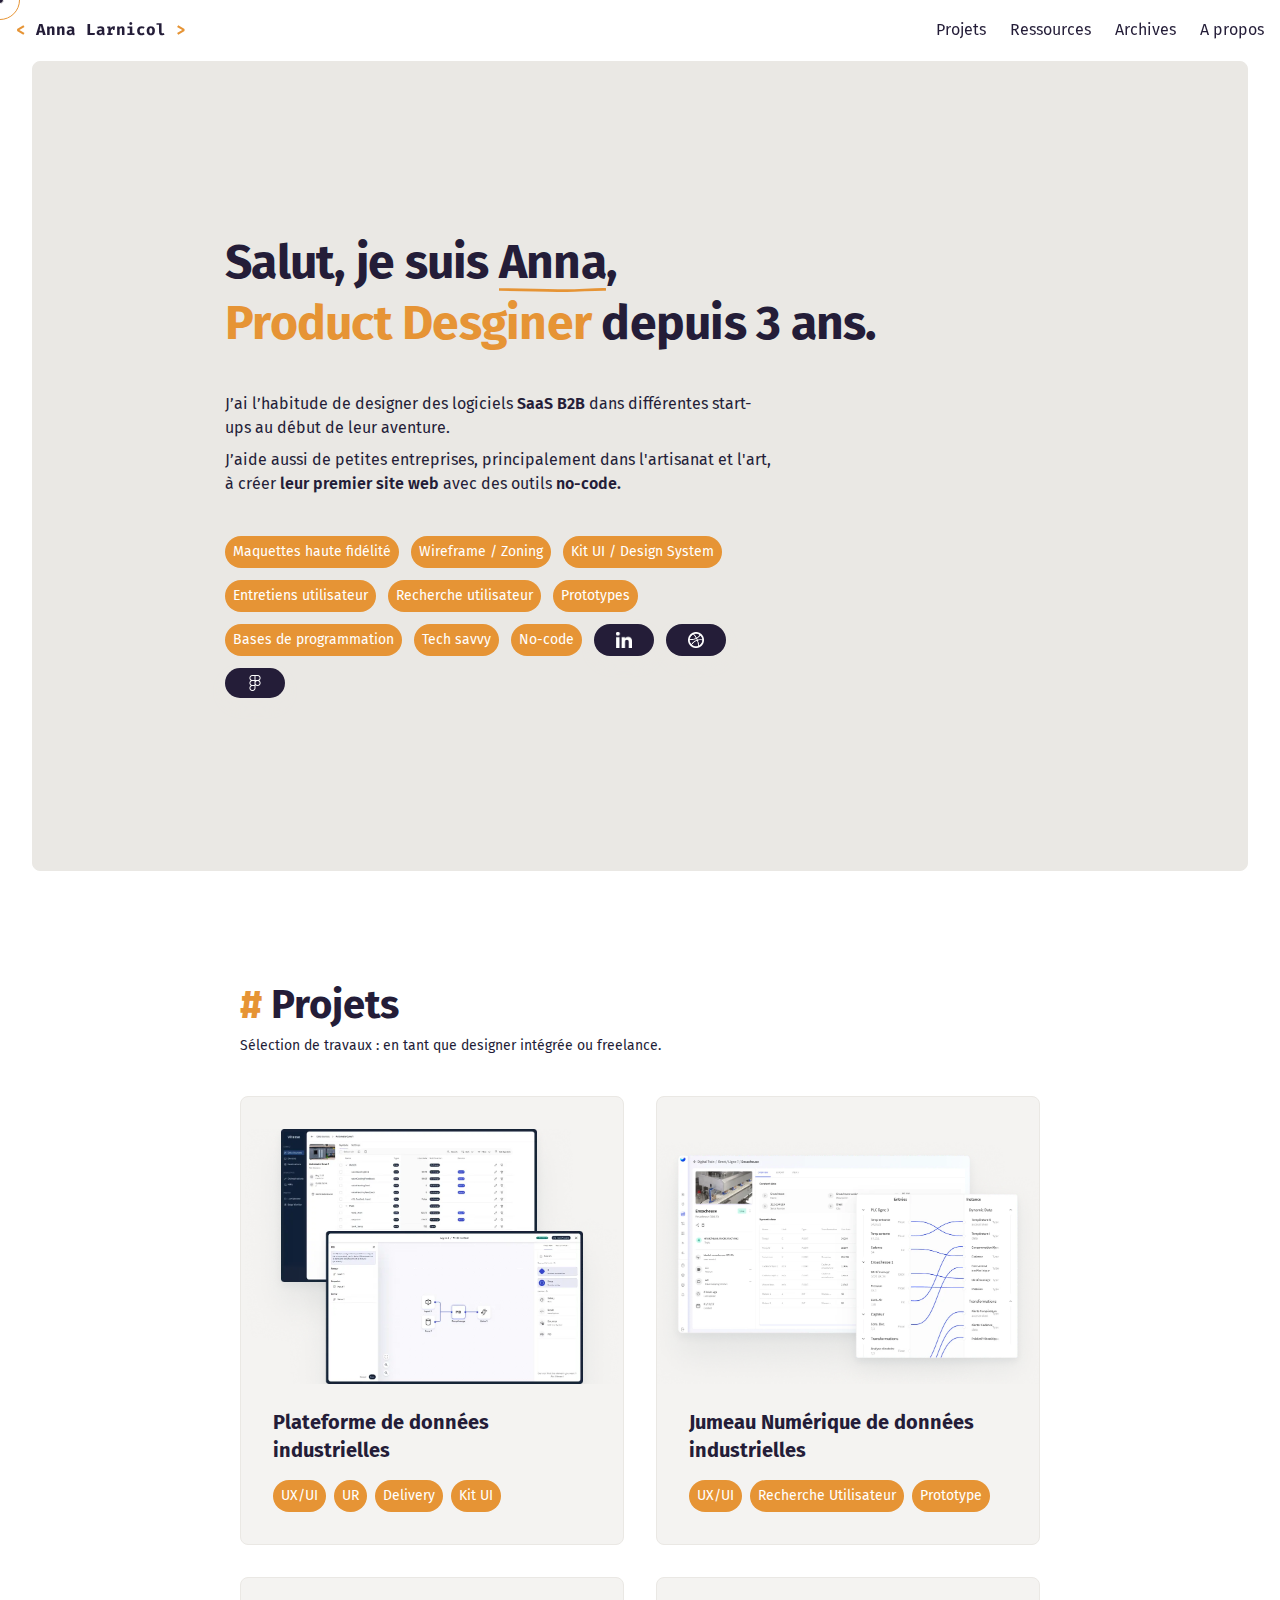
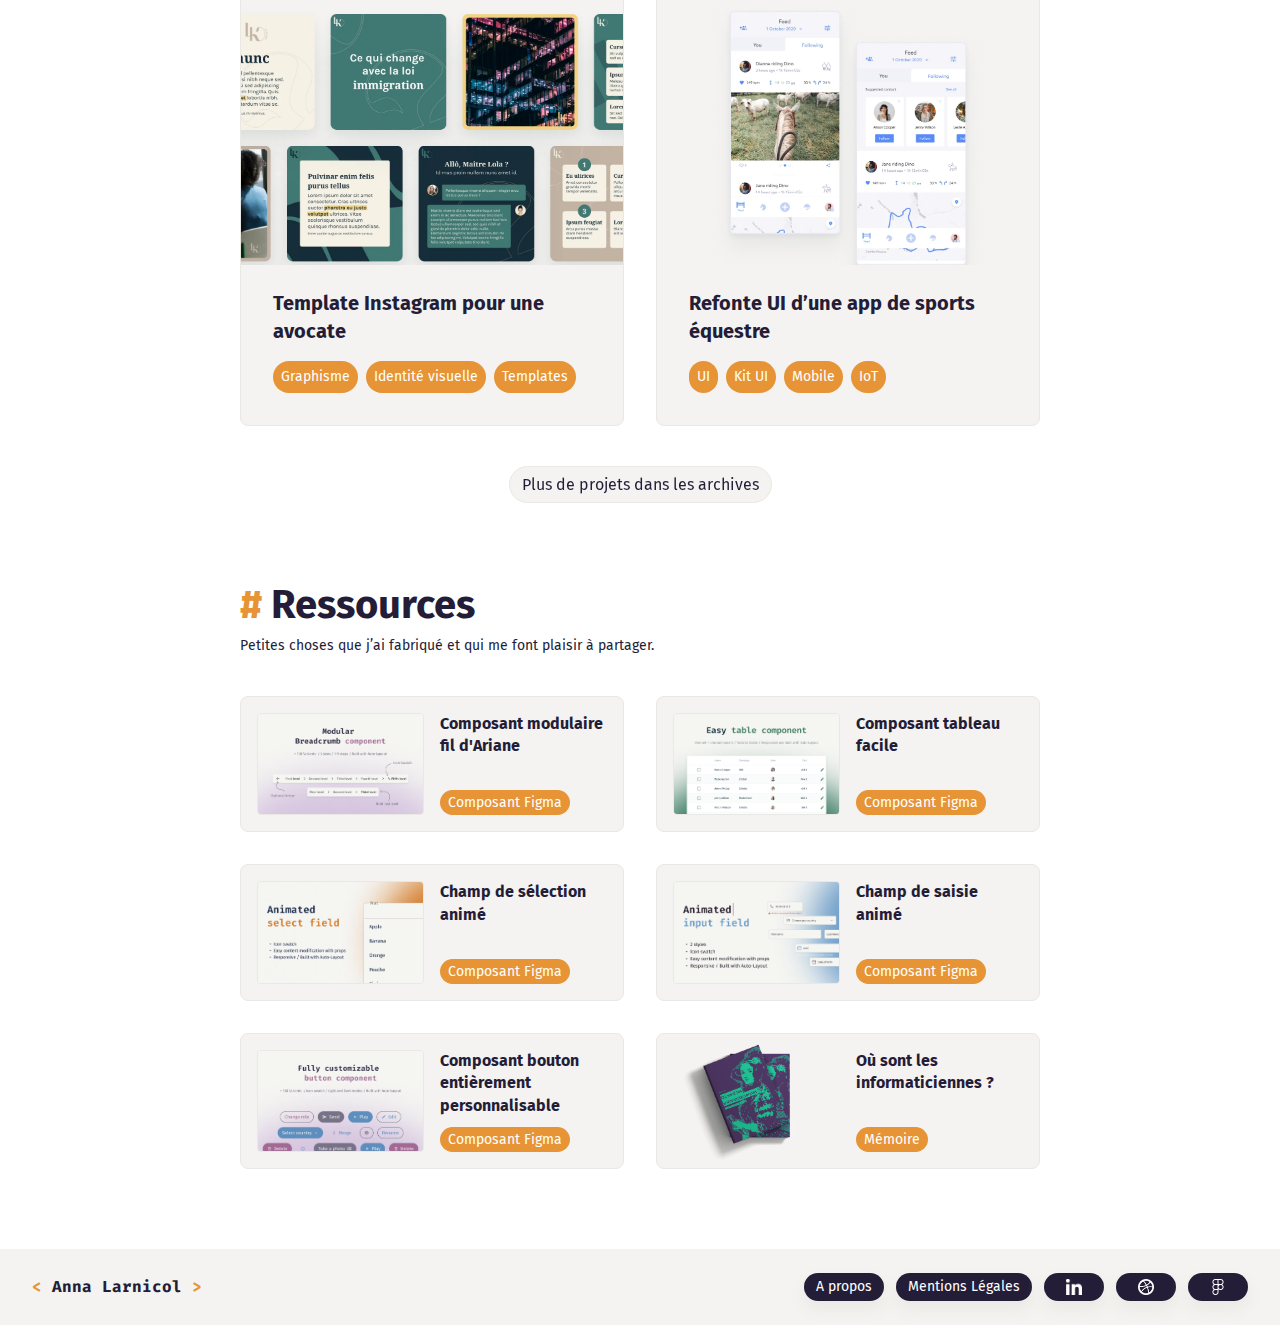
==== index.html @ c8b44ac7 "Previous and Next project" ====
<!DOCTYPE html>
<html lang="fr">

<head>
    <meta charset="UTF-8">
    <meta name="viewport" content="width=device-width, initial-scale=1.0">
    <title>Anna Larnicol // Product Designer</title>
    <link href="https://fonts.googleapis.com/css2?family=Fira+Code:wght@300..700&display=swap" rel="stylesheet">
    <link
        href="https://fonts.googleapis.com/css2?family=Fira+Sans:ital,wght@0,100;0,200;0,300;0,400;0,500;0,600;0,700;0,800;0,900;1,100;1,200;1,300;1,400;1,500;1,600;1,700;1,800;1,900&display=swap"
        rel="stylesheet">
    <link rel="stylesheet" href="style.css">
    <script src="script.js"></script>
  	<!-- Hotjar Tracking Code for https://annalarnicol.com/ -->
	<script>
		(function(h,o,t,j,a,r){
			h.hj=h.hj||function(){(h.hj.q=h.hj.q||[]).push(arguments)};
			h._hjSettings={hjid:5167997,hjsv:6};
			a=o.getElementsByTagName('head')[0];
			r=o.createElement('script');r.async=1;
			r.src=t+h._hjSettings.hjid+j+h._hjSettings.hjsv;
			a.appendChild(r);
		})(window,document,'https://static.hotjar.com/c/hotjar-','.js?sv=');
	</script>

</head>

<body>
   <div class="cursor" id="cursor"></div>
  <div class="cursor-big" id="cursorBig"></div>
    <div id="nav">
        <a class="logo-anna nowrap desktop" href="index.html">
            <span class="color"><</span> Anna Larnicol <span class="color">></span>
        </a>
        <a class="logo-anna nowrap mobile" href="index.html">
            <span class="color"><</span>AL<span class="color">></span>
        </a>
        <div id="menu">
            <a href="index.html#projets">Projets</a>
            <a class="desktop" href="index.html#ressources">Ressources</a>
            <a href="archives.html">Archives</a>
            <a id="aproposBTN" onclick="openAPropos()">A propos</a>
        </div>
    </div>

    <div id="hero">
        <div id="hero-infos">
            <h1>Salut, <span class="nowrap">je suis <span class="underline">Anna</span>,</span> <br><span
                    class="color">Product
                    Desginer</span> <span class="nowrap">depuis 3 ans.</span></h1>
            <div>
                <p style="font-size: 16px !important;">J’ai l’habitude de designer des logiciels <span class="bold">SaaS B2B</span> dans différentes
                    start-ups <span class="nowrap">au début de&nbspleur aventure.</span>
                </p>
                <p style="font-size: 16px !important;">J’aide aussi de petites entreprises, principalement dans l'artisanat et l'art, à créer <span
                        class="bold">leur premier site web</span> avec des outils <span class="bold">no-code.</span></p>
            </div>
            <ul id="badges">
                <li>Maquettes haute fidélité</li>
                <li>Wireframe / Zoning</li>
                <li>Kit UI / Design System</li>
                <li>Entretiens utilisateur</li>
                <li>Recherche utilisateur</li>
                <li>Prototypes</li>
                <li>Bases de programmation</li>
                <li>Tech savvy</li>
                <li>No-code</li>
                <a href="https://www.linkedin.com/in/anna-larnicol/" target="_blank" class="lien"><img
                        src="linkedin.png" alt="Linkedin" class="logo"></a>
                <a href="https://dribbble.com/Anna_Larnicol" target="_blank" class="lien"><img src="dribbble.png"
                        alt="Dribbble" class="logo"></a>
                <a href="https://www.figma.com/@anna_larnicol" target="_blank" class="lien"><img src="figma.png"
                        alt="Figma" class="logo"></a>
            </ul>

        </div>
    </div>

    <div id="apropos">
        <h2>A propos</h2>
        <button class="close-button hoverEffect" id="aproposCloseBTN" onclick="closeAPropos()">X</button>

        <p>Autonome et rigoureuse, j’ai un fort intérêt pour la tech, surtout quand elle est responsable et engagée.
        </p>
        <p>Les process métier complexes ne me font pas peur et je travaille main dans la main avec les développeurs.
        </p>
        <p>J’ai évolué principalement en tant que seule designer dans des start-up early stage/pre-PMF en B2B
            (coopérative de données, app pour objet connecté, SaaS industriel). Cela m'a permis de collaborer en
            lien étroit avec des équipes très variées.</p>
        <img src="tele.jpg" alt="">
        <h3><span class="color"># </span>Experiences</h3>
        <div id="experiences" class="blocTimeline"></div>
        <h3><span class="color"># </span>Formations</h3>
        <div id="formations" class="blocTimeline"></div>
        <h3><span class="color"># </span>Compétences</h3>
        <div class="competences">
            <h4>Design UX/UI</h4>
            <p>Tests et recherche utilisateur, maquettes basse et haute fidélité, prototypage, kits UI.</p>
            <h4>Tech savvy</h4>
            <p>Bases d’HTML/CSS, JavaScript, compréhension des frameworks frontend (React, Angular) ainsi que du cycle de vie d’un logiciel web. </p>
            <h4>Design Graphique</h4>
            <p>Edition, identité, communication print et web</p>
            <h4>Outils</h4>
            <p>Figma, Notion, Linear, Suite Adobe, Dovetail, Blender, Webflow.</p>
            <p class="softskills">Grande capacité d’adaptation et d’apprentissage, réactivité et proactivité, autonomie.
            </p>
        </div>
        <h3><span class="color"># </span>Langues</h3>
        <div class="competences">
            <h4>Francais</h4>
            <p>Maternel</p>
            <h4>Anglais</h4>
            <p>Professionnel</p>
            <h4>Breton</h4>
            <p>Insultes uniquement</p>
        </div>
    </div>
    
    <div id="aproposOverlay" class="overlay" onclick="closeAPropos()" style="display: none;"></div>

    <div id="projets">
        <div class="title">
            <h2><span class="color">#</span> Projets</h2>
            <p>Sélection de travaux : en tant que designer intégrée ou freelance. </p>
                  </div>
        <div id="liste-projets"></div>
        <a href="archives.html"><button class="hoverEffect">Plus de projets dans les archives</button></a>
    </div>

    <div id="p-details" style="display: none;">
        <div class="p-header">
            <div class="header">
                <div class="p-header-title">
                    <h3 id="p-title"></h3>
                    <div class="p-sous-titre">
                        <p id="p-category"></p>
                        <p class="color bold">-</p>
                        <p id="p-date"></p>
                    </div>
                </div>
                <a href="#projets"><button class="close-button hoverEffect" id="close-button">X</button></a>
            </div>
            <img id="p-fi" alt="">
            <div id="p-text">
           
                    <h4>Contexte</h4>
                    <p id="p-context"></p>
            
                    <h4>Challenge</h4>
                    <p id="p-challenge"></p>
            
                    <h4>Actions</h4>
                    <p id="p-actions"></p>
             
            </div>
        </div>
        <div id="p-images">
        </div>
        <div id="p-nav">
            <div id="p-prev" class="nav-project hoverEffect"></div>
            <button class="desktop hoverEffect" id="projet-button">Retour à la liste des projets</button>
            <div id="p-next" class="nav-project hoverEffect"></div>
        </div>        
    </div>
    <div id="p-overlay" class="overlay" onclick="closeProjet()" style="display: none;"></div>

    <div id="ressources">
        <div class="title">
            <h2><span class="color">#</span> Ressources</h2>
            <p>Petites choses que j’ai fabriqué et qui me font plaisir à partager.</p>
        </div>
        <div id="ressourcesListe"></div>
    </div>

    <div class="footer">
        <a class="logo-anna nowrap" href="index.html">
            <span class="color"><</span> Anna Larnicol <span class="color">></span>
        </a>
        <ul class="badges">
            <a class="lien" onclick="openAPropos()">A propos</a>
            <a class="lien" href="mentions-legales.html" class="desktop">Mentions Légales</a>
            <a href="https://www.linkedin.com/in/anna-larnicol/" target="_blank" class="lien"><img src="linkedin.png"
                    alt="Linkedin" class="logo"></a>
            <a href="https://dribbble.com/Anna_Larnicol" target="_blank" class="lien"><img src="dribbble.png"
                    alt="Dribbble" class="logo"></a>
            <a href="https://www.figma.com/@anna_larnicol" target="_blank" class="lien"><img src="figma.png" alt="Figma"
                    class="logo"></a>
        </ul>
    </div>

</body>

</html>
---- style.css ----
:root {
    /* Mode clair */
    --background: #FFFFFF;
    --text-color: #241D38;
    --stroke-color: rgba(234, 232, 228, 1);
    --background-color: #F4F3F1;
    --background-color-transp: rgba(75, 53, 28, 0.06);
    --accent: #E69435;

    /* Autres variables */
    --imgSize: 60vh;
    --aproposSize: 50vw;
    --padding: 0 15vw;
    --fontSize: 16px;
    --fontHero: 18.5px;
}

*::selection {
    color: var(--text-color);
    background-color: var(--accent);
}
		
		  /* Curseur petit (8px) */
  .cursor {
	z-index: 1000;
    position: absolute;
    width: 8px;
    height: 8px;
    border-radius: 50%;
    background-color: var(--text-color);
    pointer-events: none;
    transform: translate(-50%, -50%);
    transition: all 0.1s ease;
	border: 1px solid var(--background-color);
  }
  
  /* Curseur grand (40px) */
  .cursor-big {
	z-index: 1000;
    position: absolute;
    width: 40px;
    height: 40px;
    border-radius: 50%;
    border: 1px solid var(--accent);
    background-color: transparent;
    pointer-events: none;
    transform: translate(-50%, -50%);
  }
  

* {
    margin: 0;
    padding: 0;
    box-sizing: border-box;
    -webkit-font-smoothing: antialiased;
    -moz-osx-font-smoothing: grayscale;
}

a{
    color: var(--text-color);
    cursor: pointer !important;
    text-decoration: none;
    transition: all 0.25s ease;
    position: relative;
}

#menu > a:hover{
    text-decoration: underline;
}

p {
    line-height: 150%;
    font-size: 14px;
}

.mobile{
    display: none;
}

.desktop{
    display: block;
}

#menu>button {
    border: none;
    background: transparent;
    font-family: "Fira Sans", sans-serif;
    padding: 0;
    font-size: var(--fontSize);
    color: var(--text-color);
}

button {
    width: fit-content;
    padding: 8px 12px;
    border: 1px solid var(--stroke-color);
    background-image: linear-gradient(to right, var(--background-color), var(--background-color));
    color: var(--text-color);
    font-family: "Fira Sans";
    font-size: var(--fontSize);
    border-radius: 100px;
    transition: all 0.25s ease;
    cursor: pointer !important;
}

.hoverEffect {
    filter: brightness(100%);
    transition: all 0.25s ease;

}

.hoverEffect:hover {
    filter: brightness(95%);
}



html{
    scroll-behavior: smooth;
}

body {
    width: 100vw;
    min-height: 100vh;
    display: flex;
    flex-direction: column;
    font-family: "Fira Sans", sans-serif;
    font-weight: 400;
    background-color: var(--background);
    color: var(--text-color);
    line-height: 28px;
    font-size: var(--fontSize);

    gap: 0px;
    transition: all 0.25s ease;
    cursor: none;
    position: relative;
}

.color {
    color: var(--accent);
}

.bold {
    font-weight: 600;
}

h1,
h2,
h3,
h4,
h5,
h6 {
    font-family: "Fira Sans";
    font-weight: 700;
}

h1 {
    margin-bottom: 8px;
    line-height: 120%;
    font-size: 48px;
    font-weight: 700 !important;
    letter-spacing: -0.75px;
    display: inline;
}

h2 {
    margin-bottom: 4px;
    line-height: 110%;
    width: 100%;
    font-size: 40px;
}

h3 {
    font-size: 18px;
}

h4{
    font-size: 16px;
}

.underline {
    background-image: url('underline.svg');
    background-size: 100% 10px;
    background-repeat: no-repeat;
    background-position: bottom;
    padding-bottom: 3px;
    display: inline-block;
    text-decoration: none;
    color: var(--text-color);
}

.nowrap {
    white-space: nowrap;
}

#nav {
    position: fixed;
    top: 0;
    left: 0;
    width: 100vw;
    padding: 16px;
    z-index: 10;
    display: flex;
    justify-content: space-between;
    background-color: transparent;
    transition: all 0.25s ease;
    border-bottom: 1px solid transparent;

}

.navbar-scrolled{
    background-color: var(--background) !important;
    padding: 4px 32px !important;
    border-bottom: 1px solid var(--stroke-color) !important;
}

#menu {
    display: flex;
    gap: 24px;
}

.logo-anna {
    font-weight: 600;
    font-size: var(--fontSize);
    text-decoration: none;
    font-family: "Fira Code";
    font-weight: 700;
}

.title{
    display: flex;
    flex-direction: column;
    gap: 4px;
    width: 70vw;
    max-width: 800px;
}

/*Page d'accueil*/

#hero {
    width: calc(100vw-64px);
    height: calc(90vh); 
    background-color: var(--stroke-color);
	padding: 80px 15vw;
    position: relative;
    overflow: hidden;
    display: flex;
    justify-content: start;
    align-items: center;
    font-size: var(--fontHero);
	margin: 61px 32px 32px 32px;
	border-radius: 8px;
	border: 1px solid var(--stroke-color);																				
																					
}

#hero-infos{
    height: fit-content;
    display: flex;
    flex-direction: column;
    gap: 40px;
    width: 100%;
}

#hero-infos>div {
    display: flex;
    flex-direction: column;
    gap: 8px;
    height: min-content;
    max-width: 66%;
}

#hero-infos>h1 {
    margin: 0;
    height: min-content;
}

#badges {
    grid-column: span 4;
    max-width: 66%;
    display: flex;
    gap: 12px;
    flex-wrap: wrap;
    height: min-content;
}

#badges>* {
    text-decoration: none;
    padding: 2px 8px;
    color: var(--background);
    background-color: var(--accent);
    border-radius: 100px;
    transition: all 0.25s ease;
    display: flex;
    align-items: center;
    justify-content: center;
    font-size: 14px;
}

.badge {
    text-decoration: none;
    padding: 2px 8px;
    color: var(--background);
    background-color: var(--accent);
    border-radius: 100px;
    transition: all 0.25s ease;
    display: flex;
    align-items: center;
    justify-content: center;
    font-size: 14px;
    width: fit-content;
}

.badge2 {
    text-decoration: none;
    padding: 2px 8px;
    border-radius: 100px;
    border: 1px solid var(--text-color);
    transition: all 0.25s ease;
    display: flex;
    align-items: center;
    justify-content: center;
    font-size: 14px;
    width: fit-content;
}

.lien {
    background-color: var(--text-color) !important;
    box-shadow: 0px 8px 16px 0px var(--stroke-color);
    padding: 7px 16px !important;
    min-width: 60px !important;
}

.lien:hover{
    filter: brightness(70%);
}

.logo {
    height: 16px;
    width: auto;
    filter: invert(100%);
}

/*A propos*/

#apropos {
    display: flex;
    flex-direction: column;
    gap: 24px;
    z-index: 1000;
    position: fixed;
    top: 0;
    left: calc(var(--aproposSize)*-1);
    height: 100vh;
    max-width: var(--aproposSize);
    padding: 48px;
    background-color: var(--background);
    overflow: scroll;
    transition: all 0.25s ease;
    align-items: center;
}

.header {
    display: flex;
    flex-direction: row;
    gap: 8px;
    position: relative;
    align-items: center;
}

#apropos > * {
    width: 80%;
} 

#apropos > h3{
    margin-top: 32px;
}

#apropos > img {
    border-radius: 8px;
    border: 1px solid var(--stroke-color);
}

.header>h2::before {
    content: "➜";
    color: var(--accent);
    padding-right: 16px;
}

.overlay {
    position: fixed;
    top: 0;
    left: 0;
    width: 100%;
    height: 100%;
    background-image: linear-gradient(to right, var(--stroke-color), var(--stroke-color)), linear-gradient(to right, var(--stroke-color), var(--stroke-color)),linear-gradient(to right, var(--stroke-color), var(--stroke-color));
    z-index: 300;
    display: grid;
}

.blocTimeline {
    display: flex;
    flex-direction: column;
    gap: 24px;
}

.competences{
    width: 80%;
    display: grid;
    grid-template-columns: auto 1fr;
    grid-template-rows: auto;
}

.competences > h4{
    font-size: var(--fontSize);
    word-break: no-break;
    padding-right: 16px;
    border-top: 1.5px solid var(--stroke-color);
    padding-top: 16px;
}

.competences > p {
    border-top: 1.5px solid var(--stroke-color);
    margin-bottom: 16px;
    padding-top: 16px;
}

.softskills{
    grid-column: span 2;
    padding: 16px;
    border: 1.5px solid var(--stroke-color);
    border-radius: 8px;
    background-color: var(--background-color);
    margin-top: 16px;
}


.timeline{
    display: flex;
    flex-direction: column;
    gap: 16px;
    padding: 16px 20px;
    border: 1.5px solid var(--stroke-color);
    border-radius: 8px;
    background-color: var(--background);
}

.timeline:first-child{
    background-color: var(--background-color);
}

.timeline > p{
    margin-bottom: 16px;
}

.xp-header{
    display: flex;
    flex-direction: row;
    gap: 16px;
    position: relative;
    align-items: center;
}

.xp-header > div{
    height: fit-content;
}

.xp-header > img{
    height: 62px;
    border-radius: 4px;
    border: 1.5px solid var(--stroke-color);
}

.xp-date{
    font-weight: 300;
}

.xp-entreprise, .xp-poste{
    font-weight: 600;
}

.xp-note{
    font-weight: 300;
}

.xp-note::before{
    content: "//";
    padding-right: 4px;
    font-weight: 300;
}

#apropos > ul{
    margin-left: 24px;
}

.close-button {
    background: transparent;
    border: none;
    font-size: 24px;
    opacity: 0.5;
    padding: 8px;
    line-height: 100%;
    width: 40px !important;
}

.close-button:hover {
    background: var(--stroke-color);
    border: none;
    opacity: 1;
}

#aproposCloseBTN{
    position: absolute;
    top: 0;
    left: 50vw;
    transform: translate(-150%, 50%);
}

/*Liste des projets*/

#projets, #ressources{
    width:100%;
    display: flex;
    flex-direction: column;
    gap: 40px;
    padding: 80px 15vw 0px 15vw;
    align-items: center;
}

#liste-projets{
    width: 70vw;
    max-width: 800px;
    display: grid;
    grid-template-columns: 1fr 1fr;
    grid-template-rows: auto;
    gap: 32px;
}

.projet{
    width: 100%;
    padding: 32px;
    background: var(--background-color);
    border: 1px solid var(--stroke-color);
    border-radius: 8px;
    display: flex;
    flex-direction: column;
    gap: 16px;
    overflow: hidden;
    transition: all 0.3s ease;
}

.projet:hover{
    background: #EAE8E4;
    cursor: pointer;
}

.imgContainer{
    width: calc(100% + 32px + 32px);
    transform: translateX(-32px);
    height: 255px;
    overflow: visible;
    position: relative;
    display: flex;
    justify-content: center;
    align-items: center;
    margin-bottom: 8px;
}

.imgContainer > img{
    width: calc(auto + 32px + 32px);
    height: 255px;
    overflow: hidden;
    object-fit: cover;
    transition: transform 0.3s ease; 
}

.projet:hover .imgContainer > img {
    transform: scale(1.025);
}

.projet > ul{
    display: flex;
    flex-direction: row;
    flex-wrap: wrap;
    gap: 8px;
}

.projet > h3{
    font-size: 20px;
    flex-grow: 1;
}

.projet > ul > li{
    text-decoration: none;
    padding: 2px 8px;
    color: var(--background);
    background-color: var(--accent);
    border-radius: 100px;
    transition: all 0.25s ease;
    display: flex;
    align-items: center;
    justify-content: center;
    font-size: 14px;
}

#p-nav{
    display: grid;
    grid-template-columns: 1fr 1fr 1fr;
    align-items: center;    
    margin: 0 2.5% 2.5% 2.5%;
    padding: 2.5% 0px 0px 0px;
    border-top: 1px solid var(--stroke-color);
    justify-items: center;
}

.nav-project > div{
    display: flex;
    flex-direction: row;
    gap: 12px;
    padding: 12px;
    align-items: space-between;
    font-size: 14px;
    background-color: var(--background-color);
    line-height: 150%;
    border: 1px solid var(--stroke-color);
    border-radius: 8px;
    cursor: pointer;
}

.nav-project > div > p{
    font-weight: 500;
} 

/* Details projets */

#p-details, #a-details{
    top: 0;
    left: 0;
    position: fixed;
    background-color: var(--background);
    width: 86vw;
    height: 90vh;
    margin: 5vh 8vw;
    z-index: 350;
    border-radius: 8px;
    border: 1px solid var(--stroke-color);
    overflow: auto;
}

.p-header{
    padding: 3.5vw 9vw;
    background-color: var(--background-color);
    display: flex;
    flex-direction: column;
    gap: 40px;
    position: relative;
}

.p-header-title{
    width: 100%;
    flex-grow: 1;
    display: flex;
    flex-direction: column;
    gap: 4px;
    position: relative;
}

.p-sous-titre{
    display: flex;
    flex-direction: row;
    gap: 8px;
}

#p-text{
    display: grid;
    grid-template-columns: 120px 1fr;
}

#p-text > *{
    padding: 16px 0;
    border-top: 1px solid var(--stroke-color);
}

#p-images, #a-images{
    padding: 3.5vw 20vw;
    display: flex;
    flex-direction: column;
    gap: 40px;
}

.p-image-container, .a-image-container{
    display: flex;
    flex-direction: column;
    gap: 8px;
}

.p-image-container > img, .a-image-container > img{
    width: 100%;
    border: 1px solid var(--stroke-color);
    border-radius: 8px;
}

.p-image-container > p, .a-image-container > p{
    opacity: 70%;
}

#close-button{
    position: fixed;
    transform: translate(-50%, -50%);
}

#a-close-button{
    position: fixed;
    right:6vw;
    top:3vw;
    transform: translate(-50%,50%);
    
}

/*ressources*/

#ressourcesListe{
    width: 70vw;
    max-width: 800px;
    display: grid;
    grid-template-columns: 1fr 1fr;
    grid-template-rows: 1fr 1fr 1fr;
    width: 100%;
    gap: 32px;
    margin-bottom: 80px;
}

.ressource{
    width: 100%;
    background-color: var(--background-color);
    border: 1.5px solid var(--stroke-color);
    border-radius: 8px;
    display: grid;
    grid-template-columns: 1fr 1fr;
    gap: 16px;
    padding: 16px;
    transition: all 0.3s ease; 
    cursor: ne-resize !important;
}

.ressource:hover{
    background: #EAE8E4;
    cursor: pointer;
}

.ressource > img{
    width: 100%;
    height: 100%;
    object-fit: cover;
    border-radius: 4px;
    border: 1.5px solid var(--stroke-color);
    transition: all 0.3s ease; 
}

.ressource:hover > img{
    transform: scale(1.025);
}

.ressource:last-child > img{
    border: none;
    transform: scale(1.2);
}

.ressource > div{
    display: flex;
    flex-direction: column;
    justify-content: space-between;
}

.ressource > div > h3{
    font-size: var(--fontSize);
    line-height: 140%;
    margin-bottom: 8px;
}

/*archive*/

#archives{
    position: relative;
    padding: 80px 15vw;
    display: flex;
    flex-direction: column;
    gap: 40px
}

#archivesListe{
    display: grid;
    grid-template-columns: 1fr 1fr 1fr;
    gap: 32px;
}

.archive{
    display: flex;
    flex-direction: row;
    flex-wrap: wrap;
    gap: 16px;
    outline: none;
    border-radius: 8px;
    background-color: none;
}

.a-header{
    padding: 4vw 4vw;
    background-color: var(--background-color);
    display: flex;
    flex-direction: column;
    gap: 40px;
    position: relative;
}

.a-header-title{
    width: 100%;
    flex-grow: 1;
    display: flex;
    flex-direction: column;
    gap: 4px;
    position: relative;
}



.archive > img{
    flex-grow: 1;
    width: 100%;
    border-radius: 8px;
    border: 1px solid var(--stroke-color);
    transform: scale(1);
    transition: all 0.3s ease;
}

.archive > h3{
    flex-grow: 1;
    width: 100%;
}

.archive > div{
    display: flex;
    flex-direction: row;
    flex-wrap: wrap;
    gap: 8px;
}

.archive > div > *, #a-client{
    height: 28px;;
    padding: 12px  !important;
}

.archive > .title{
    max-width: none;
}

.archive:hover{
    background-color: var(--background-color);
    outline: 8px solid var(--background-color);
    border-radius: 8px;
    transition: background-color 0.3s ease, outline 0s ease;
}

.archive:hover > img{
    transform: scale(1.015);
}

.a-sous-titre{
    display: flex;
    flex-direction: row;
    gap: 8px;
    align-items: center;
    flex-wrap: wrap;
}

.a-sous-titre > p{
    display: flex;
    flex-direction: row;
    gap: 8px;
}

.a-text{
    display: grid;
    grid-template-columns: 1fr 3fr;
    gap: 56px;
}

#a-fi{
    width: 100%;
    border: 1px solid var(--stroke-color);
    border-radius: 8px;
    grid-row: 0/span 2;   
}

#a-description > p{
    margin-bottom: 16px;
}

/*footer*/

.footer{
    width: 100vw;
    padding: 24px 32px;
    background-color: var(--background-color);
    display: flex;
    flex-direction: row;
    justify-content: space-between;
    align-items: center;
}

.badges{
    grid-column: span 4;
    max-width: 66%;
    display: flex;
    gap: 12px;
    flex-wrap: wrap;
    height: min-content;
}

.badges > * {
    text-decoration: none;
    padding: 2px 8px;
    color: var(--background);
    background-color: var(--accent);
    border-radius: 100px;
    transition: all 0.25s ease;
    display: flex;
    align-items: center;
    justify-content: center;
    font-size: 14px;
}

.badges > *:hover{
    filter: brightness(70%);
}

.badges > .lien {
    padding: 0px 12px !important
}


@media only screen and (max-width: 600px) {
    :root{
        --fontSize: 14px;
    }

    .mobile{
        display: block;
    }

    .desktop{
        display: none;
    }

    :root {
        --aproposSize: 100vw;
    }

    body {
        justify-content: flex-start;
        gap: 32px;
        margin: 0px;
    }

    h1 {
        font-size: 28px;
        font-weight: 700 !important;
    }

    h2{
        font-size: 24px;
    }
																																																																						  
	#nav{
	padding: 16px;
    }																																																																						

    #menu{
        gap: 16px;
        font-size: var(--fontSize);
        margin-left: 16px;
    }

    .title{
        width: 100%;
    }


    /*Home*/

    #hero {
        height: fit-content;
        margin: 0px;
        padding: 72px 8vw;
		margin: 0px;
		border-radius: 0px;																																																																						
																																																																								
    }

    #hero-infos>div{
        max-width: 100%;
    }

    .logo-anna{
        word-break: no-break;
    }

    #badges{
        max-width: 100%;
    }

    #badges > *{
        line-height: 100%;
        height: 28px;
        padding: 12px;
    }

    .footer {
        position: relative;
        flex-direction: column;
        gap: 16px;
        align-items: stretch;
    }

    .footer > ul > *{
        padding: 0px 6px;
        height: 28px;
        font-size: 12px;
    }

    #badges {
        gap: 8px;
    }

    #badges>* {
        padding: 4px 8px;
        font-size: 12px;
    }

    .poste>img {
        height: 40px;
        width: 40px;
    }

    /* Projects */

    #projets, #ressources{
        padding: 24px 5vw;
    }

    #liste-projets{
        grid-template-columns: 1fr;
    }

    .imgContainer{
        height: 175px;
    }

    .imgContainer > img{
        height: 175px;
    }

    .projet > ul > li{
        padding: 0px 8px;
    }

    /*Project*/

    #p-details{
        margin: 5vw;
        width: 90vw;
        height: calc(100vh - 5vw)
    }

    #close-button{
        transform: translate(-50%,-100%);
    }

    .p-header{
        padding: 4vw 4vw;
        gap: 32px;
    }

    #p-text > div > h4{
        font-size: 16px;
    }

    #p-images{
        padding: 4vw 4vw;
        gap: 16px
    }

    .p-image-container{
        width: 100%;
    }

    #p-nav{
        grid-template-columns: 1fr 1fr;
        gap: 16px;
    }

    .nav-project>div>img{
        display: none;
    }

    /* Ressources */

    #ressourcesListe{
        width: 100%;
        grid-template-columns: 1fr;
    }
    
    .ressource{
        display: flex;
        flex-direction: column;
    }

    /*A propos */

    #apropos {
        width: calc(100vw - 24px*2);
        height: calc(100vh - 24px*2);
        margin: 24px;
        padding: 32px;
        border-radius: 8px;
    }

    .xp-header{
        flex-direction: column;
        width: 100%;
        align-items: flex-start;
    }

    #apropos > img {
        width: 100%;
        margin: 0;
    }

    .competences > h4{
        font-size: var(--fontSize);
        line-height: 150%;
    }

    .competences{
        width: 100%;
        grid-template-columns: 33% 1fr !important;
    }

    #aproposCloseBTN{
        position: absolute;
        top: 0;
        left: 0;
        transform: translate(calc(100vw - 24px*4), 50%); 
    }

    #apropos > p, #experiences, #formations, #apropos > h3, #apropos > h2 {
        width: 100%;
    } 

    /* Archives */

    #archivesListe{
        grid-template-columns: 1fr;
    }

    .a-text{
        display: flex;
        flex-direction: column;
        gap: 8px;
    }

    #a-images{
        padding: 4vw;
    }

    #a-close-button{
        right: 2vw;
        top: 4vh;
    }

    #a-title{
        padding-right: 24px;
    }
}
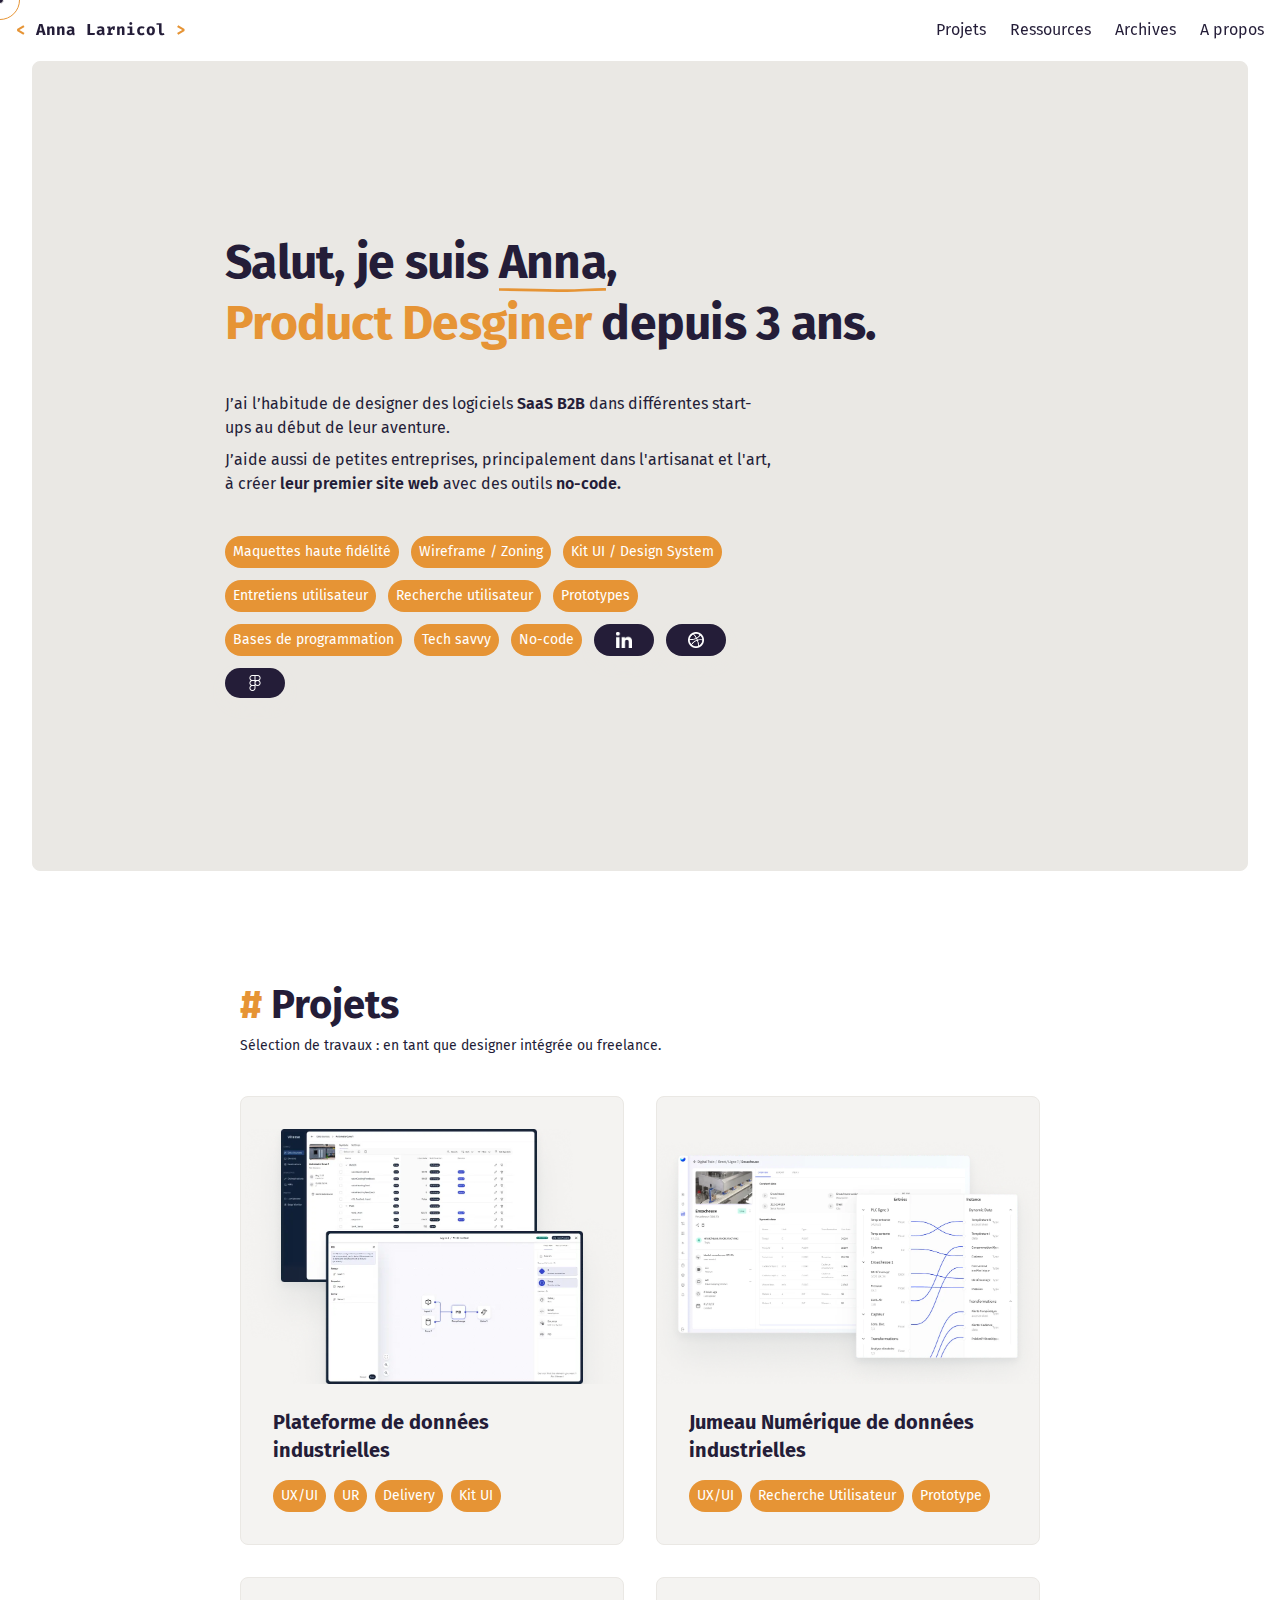
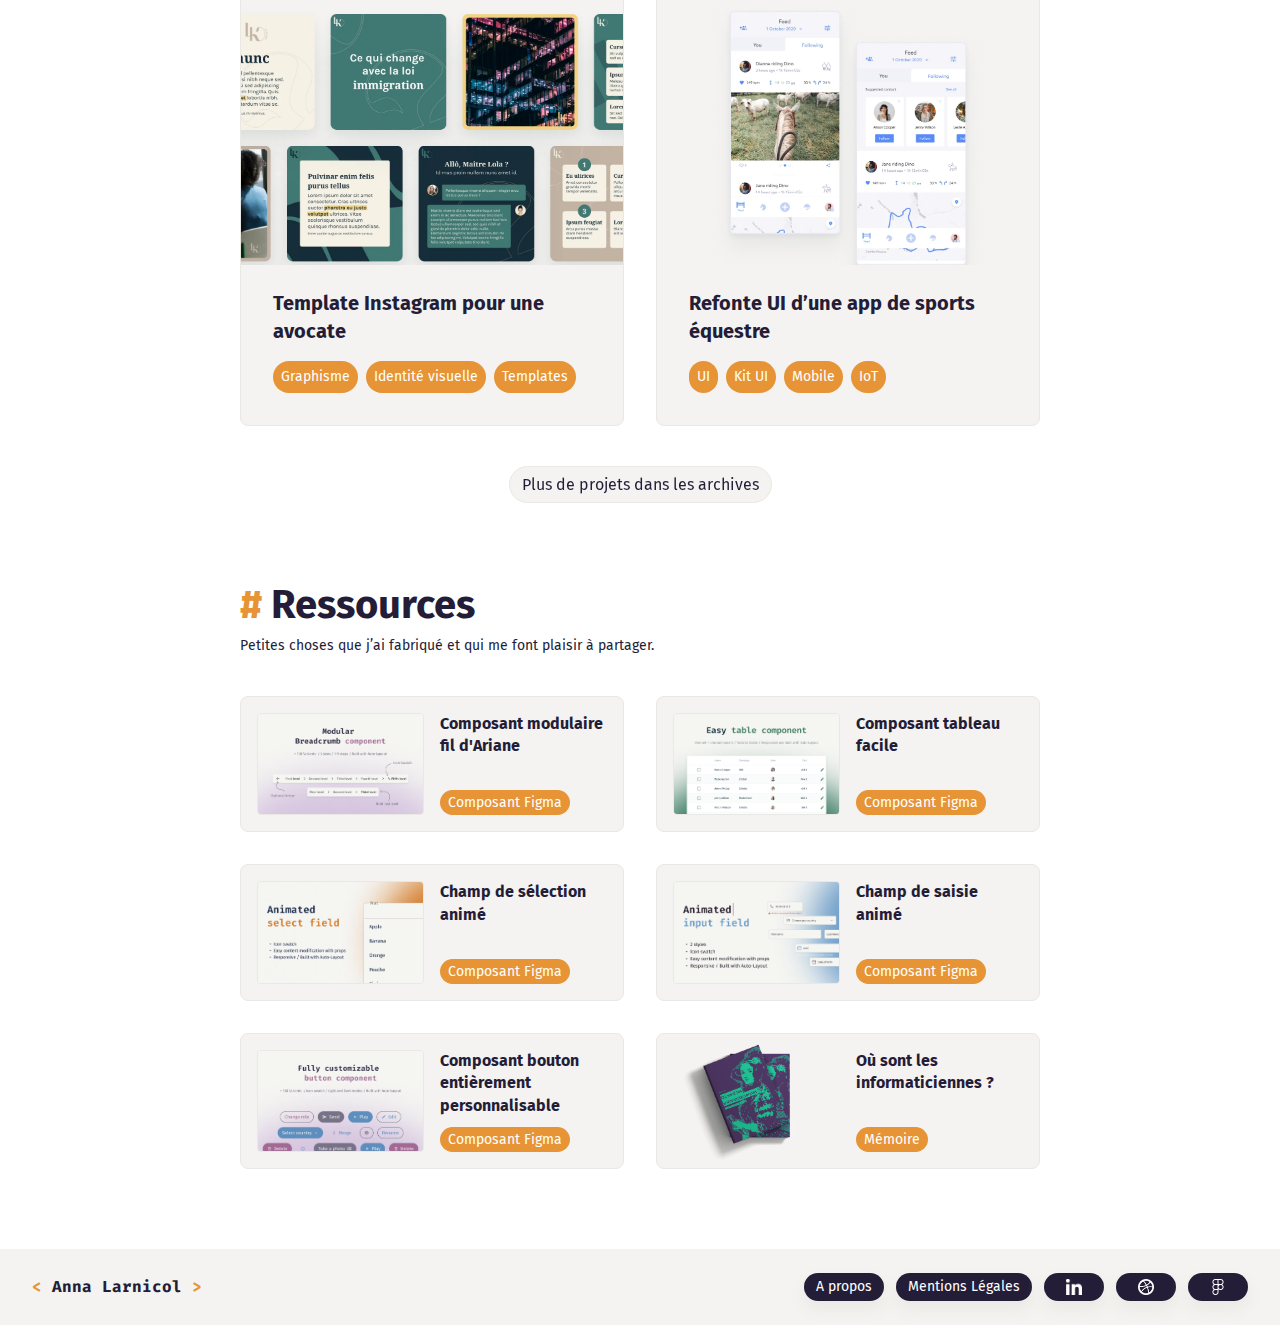
==== commit e2a656e9: "correction cursor mobile" ====
--- a/index.html
+++ b/index.html
@@ -26,8 +26,8 @@
 </head>
 
 <body>
-   <div class="cursor" id="cursor"></div>
-  <div class="cursor-big" id="cursorBig"></div>
+   <div class="cursor desktop" id="cursor"></div>
+  <div class="cursor-big desktop" id="cursorBig"></div>
     <div id="nav">
         <a class="logo-anna nowrap desktop" href="index.html">
             <span class="color"><</span> Anna Larnicol <span class="color">></span>
--- a/style.css
+++ b/style.css
@@ -310,6 +310,7 @@
     justify-content: center;
     font-size: 14px;
     width: fit-content;
+    white-space: nowrap;
 }
 
 .badge2 {
@@ -847,7 +848,7 @@
 }
 
 .archive > div > *, #a-client{
-    height: 28px;;
+    height: 28px;
     padding: 12px  !important;
 }
 
@@ -884,13 +885,25 @@
     display: grid;
     grid-template-columns: 1fr 3fr;
     gap: 56px;
+    justify-items: start;
+    align-items: start;
+}
+
+.a-text > div{
+    align-self: stretch;
 }
 
 #a-fi{
-    width: 100%;
+    max-width: 100%;
+    height: auto;
     border: 1px solid var(--stroke-color);
     border-radius: 8px;
-    grid-row: 0/span 2;   
+    grid-row: 0/1;
+}
+
+#a-description{
+    min-height: 0;
+    overflow-y: scroll;
 }
 
 #a-description > p{
@@ -961,6 +974,7 @@
         justify-content: flex-start;
         gap: 32px;
         margin: 0px;
+        cursor: auto;
     }
 
     h1 {
@@ -1051,6 +1065,7 @@
 
     #liste-projets{
         grid-template-columns: 1fr;
+        width: 100%;
     }
 
     .imgContainer{
@@ -1160,8 +1175,14 @@
 
     /* Archives */
 
+    #archives{
+        margin-top: 60px;
+        padding: 24px 5vw;
+    }
+
     #archivesListe{
         grid-template-columns: 1fr;
+        width: 100%;
     }
 
     .a-text{
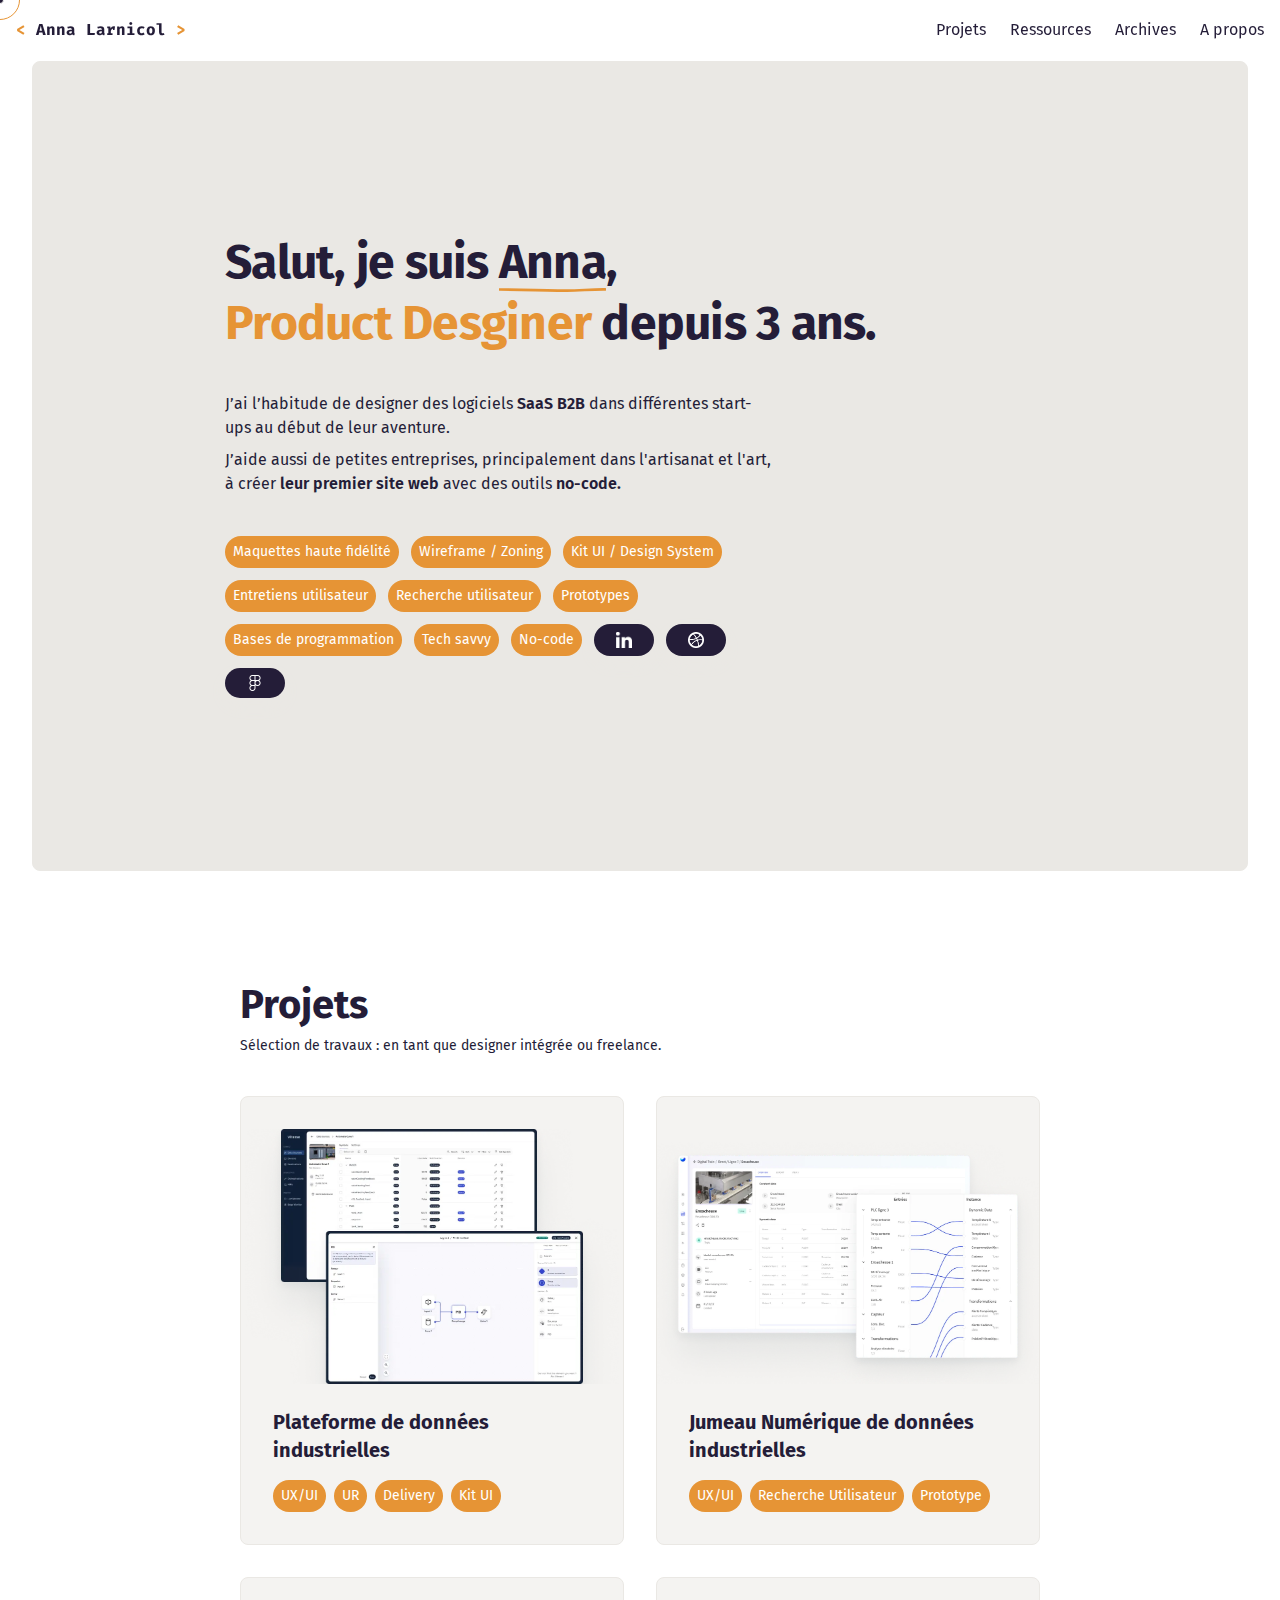
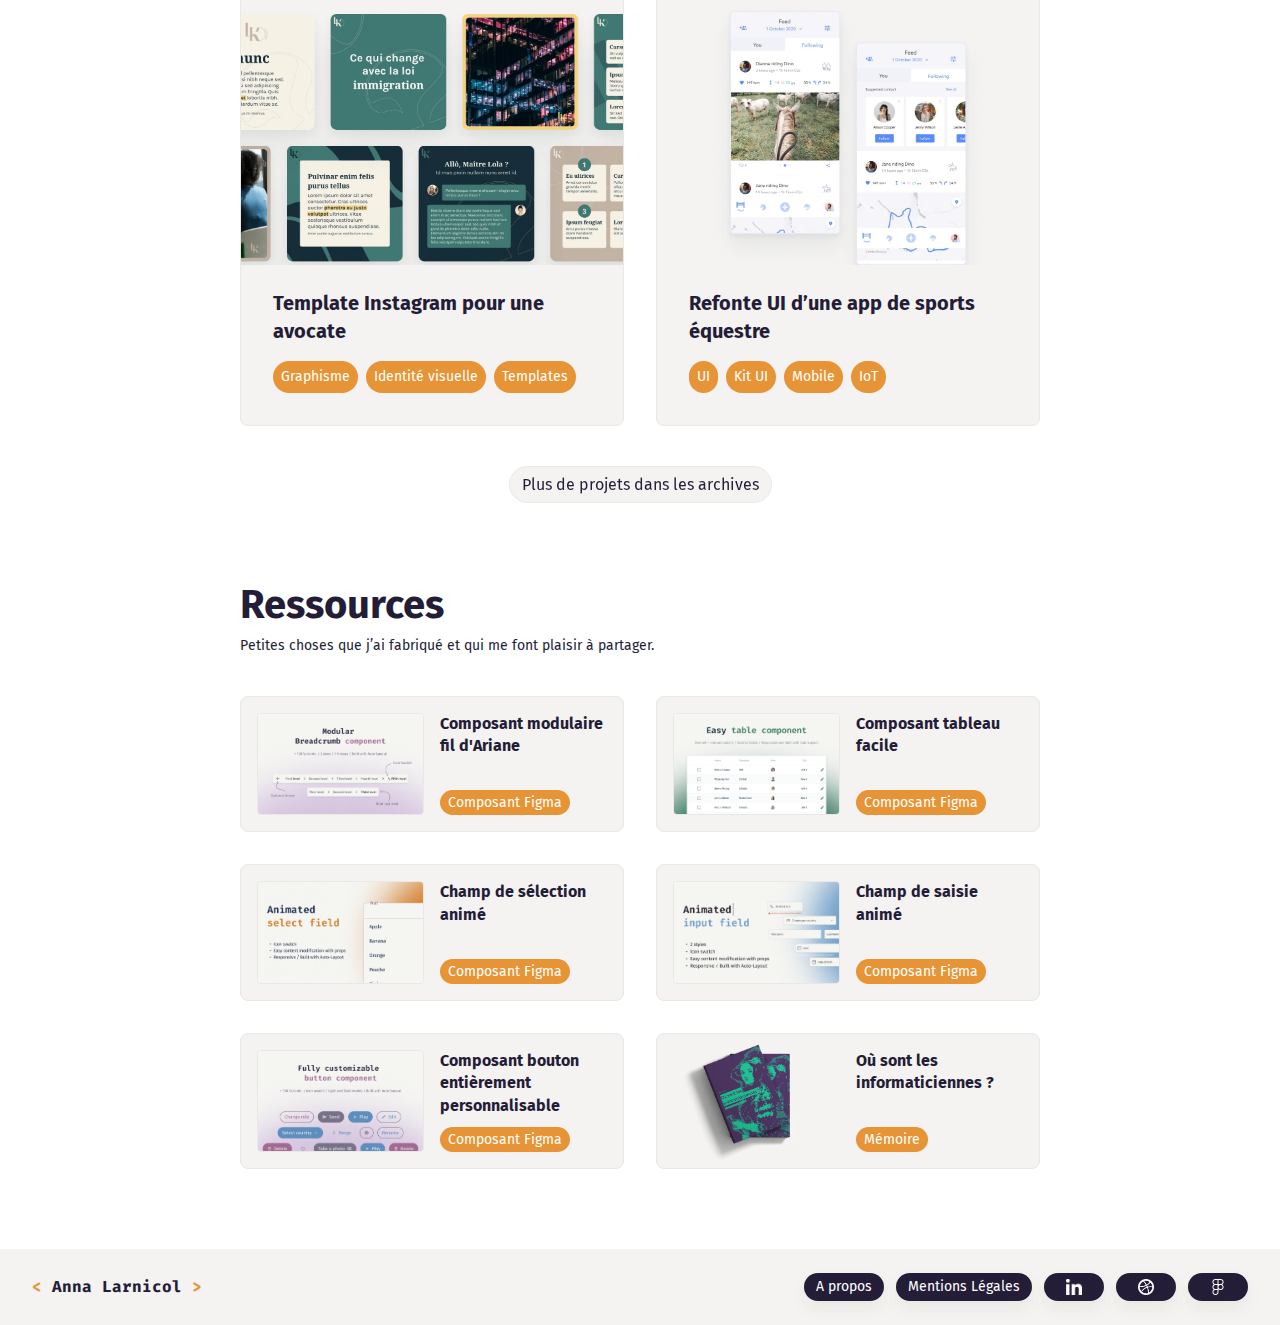
==== commit 9a65cf99: "A propos retouche + retirer les #" ====
--- a/index.html
+++ b/index.html
@@ -88,11 +88,14 @@
             (coopérative de données, app pour objet connecté, SaaS industriel). Cela m'a permis de collaborer en
             lien étroit avec des équipes très variées.</p>
         <img src="tele.jpg" alt="">
-        <h3><span class="color"># </span>Experiences</h3>
+        <h3>Experiences</h3>
+
         <div id="experiences" class="blocTimeline"></div>
-        <h3><span class="color"># </span>Formations</h3>
+        <h3>Formations</h3>
+
         <div id="formations" class="blocTimeline"></div>
-        <h3><span class="color"># </span>Compétences</h3>
+        <h3>Compétences</h3>
+
         <div class="competences">
             <h4>Design UX/UI</h4>
             <p>Tests et recherche utilisateur, maquettes basse et haute fidélité, prototypage, kits UI.</p>
@@ -105,7 +108,8 @@
             <p class="softskills">Grande capacité d’adaptation et d’apprentissage, réactivité et proactivité, autonomie.
             </p>
         </div>
-        <h3><span class="color"># </span>Langues</h3>
+        <h3>Langues</h3>
+
         <div class="competences">
             <h4>Francais</h4>
             <p>Maternel</p>
@@ -120,7 +124,7 @@
 
     <div id="projets">
         <div class="title">
-            <h2><span class="color">#</span> Projets</h2>
+            <h2>Projets</h2>
             <p>Sélection de travaux : en tant que designer intégrée ou freelance. </p>
                   </div>
         <div id="liste-projets"></div>
@@ -166,7 +170,7 @@
 
     <div id="ressources">
         <div class="title">
-            <h2><span class="color">#</span> Ressources</h2>
+            <h2>Ressources</h2>
             <p>Petites choses que j’ai fabriqué et qui me font plaisir à partager.</p>
         </div>
         <div id="ressourcesListe"></div>
--- a/style.css
+++ b/style.css
@@ -375,7 +375,8 @@
 } 
 
 #apropos > h3{
-    margin-top: 32px;
+    margin-top: 56px;
+    font-size: 26px;
 }
 
 #apropos > img {
@@ -398,6 +399,7 @@
     background-image: linear-gradient(to right, var(--stroke-color), var(--stroke-color)), linear-gradient(to right, var(--stroke-color), var(--stroke-color)),linear-gradient(to right, var(--stroke-color), var(--stroke-color));
     z-index: 300;
     display: grid;
+    opacity: 0.5;
 }
 
 .blocTimeline {
@@ -1152,6 +1154,11 @@
         margin: 0;
     }
 
+    #apropos > h3{
+        margin-top: 32px;
+        font-size: 20px;
+    }
+
     .competences > h4{
         font-size: var(--fontSize);
         line-height: 150%;
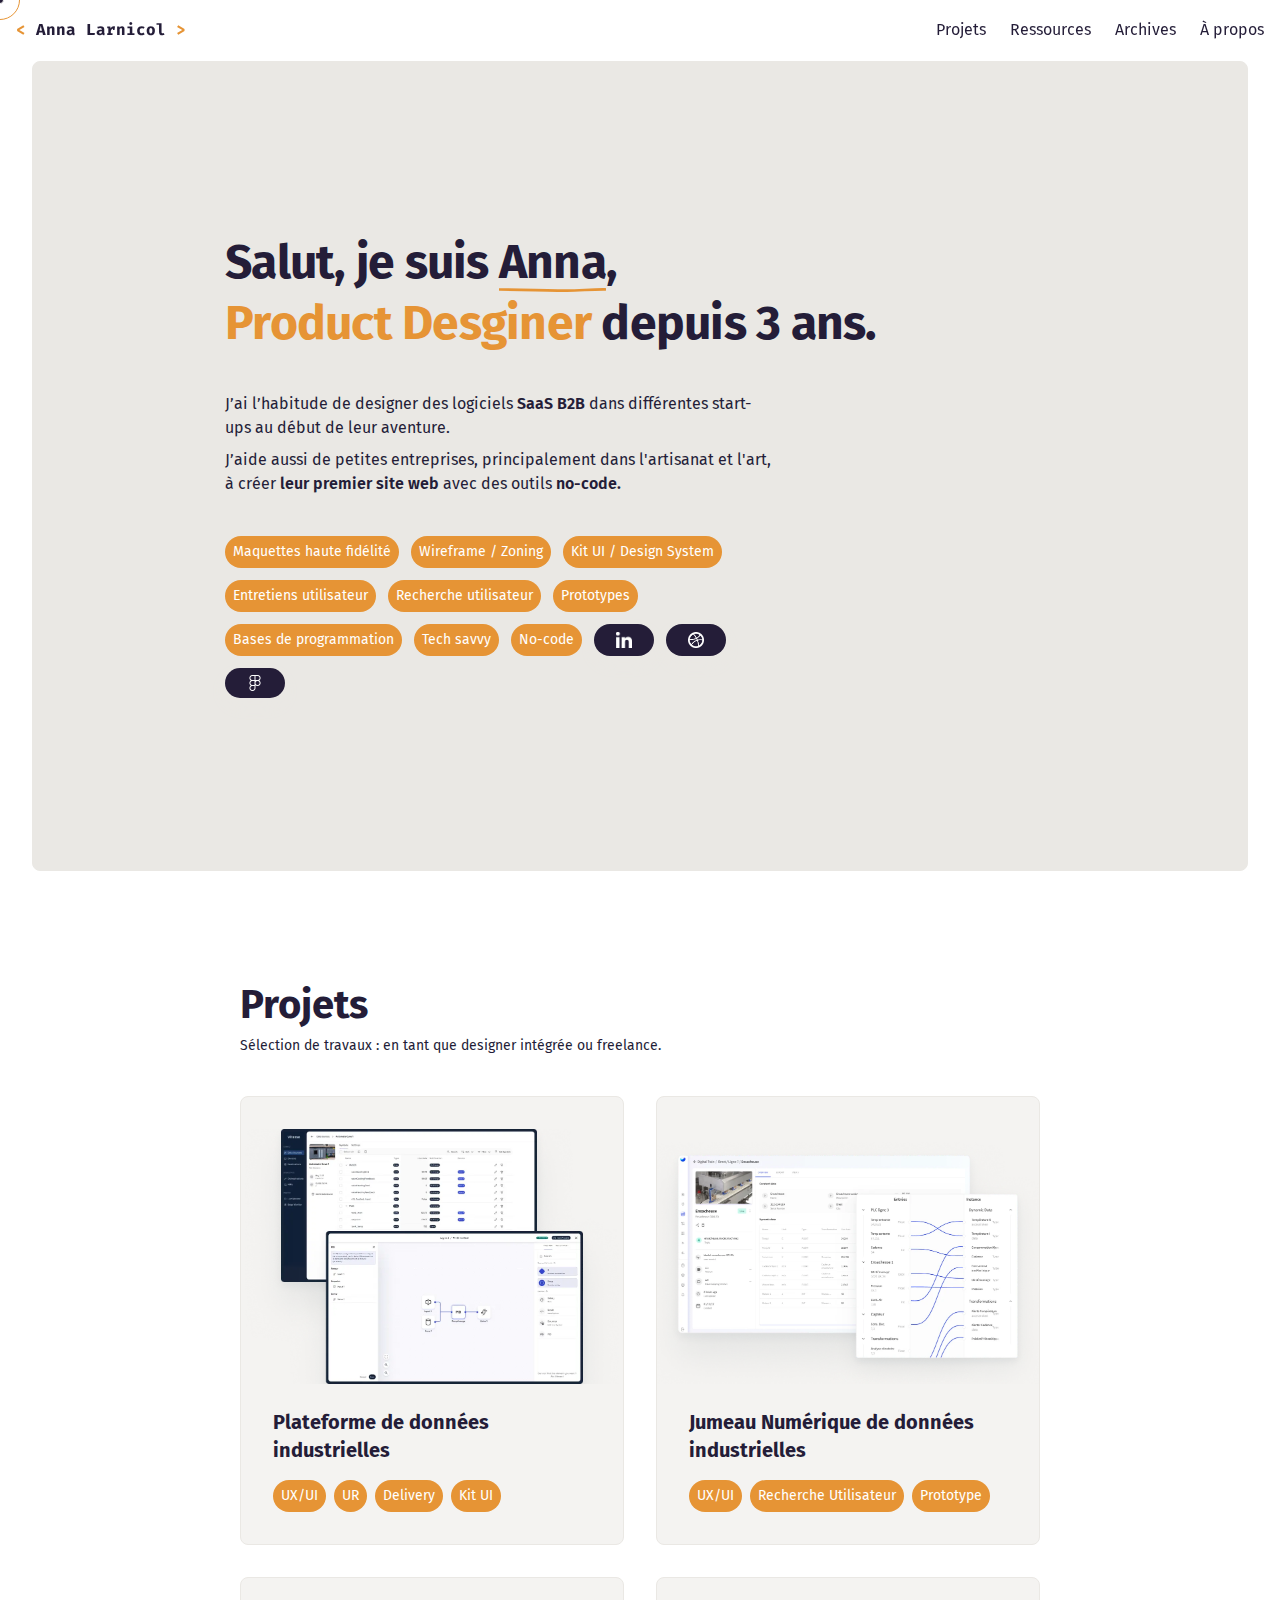
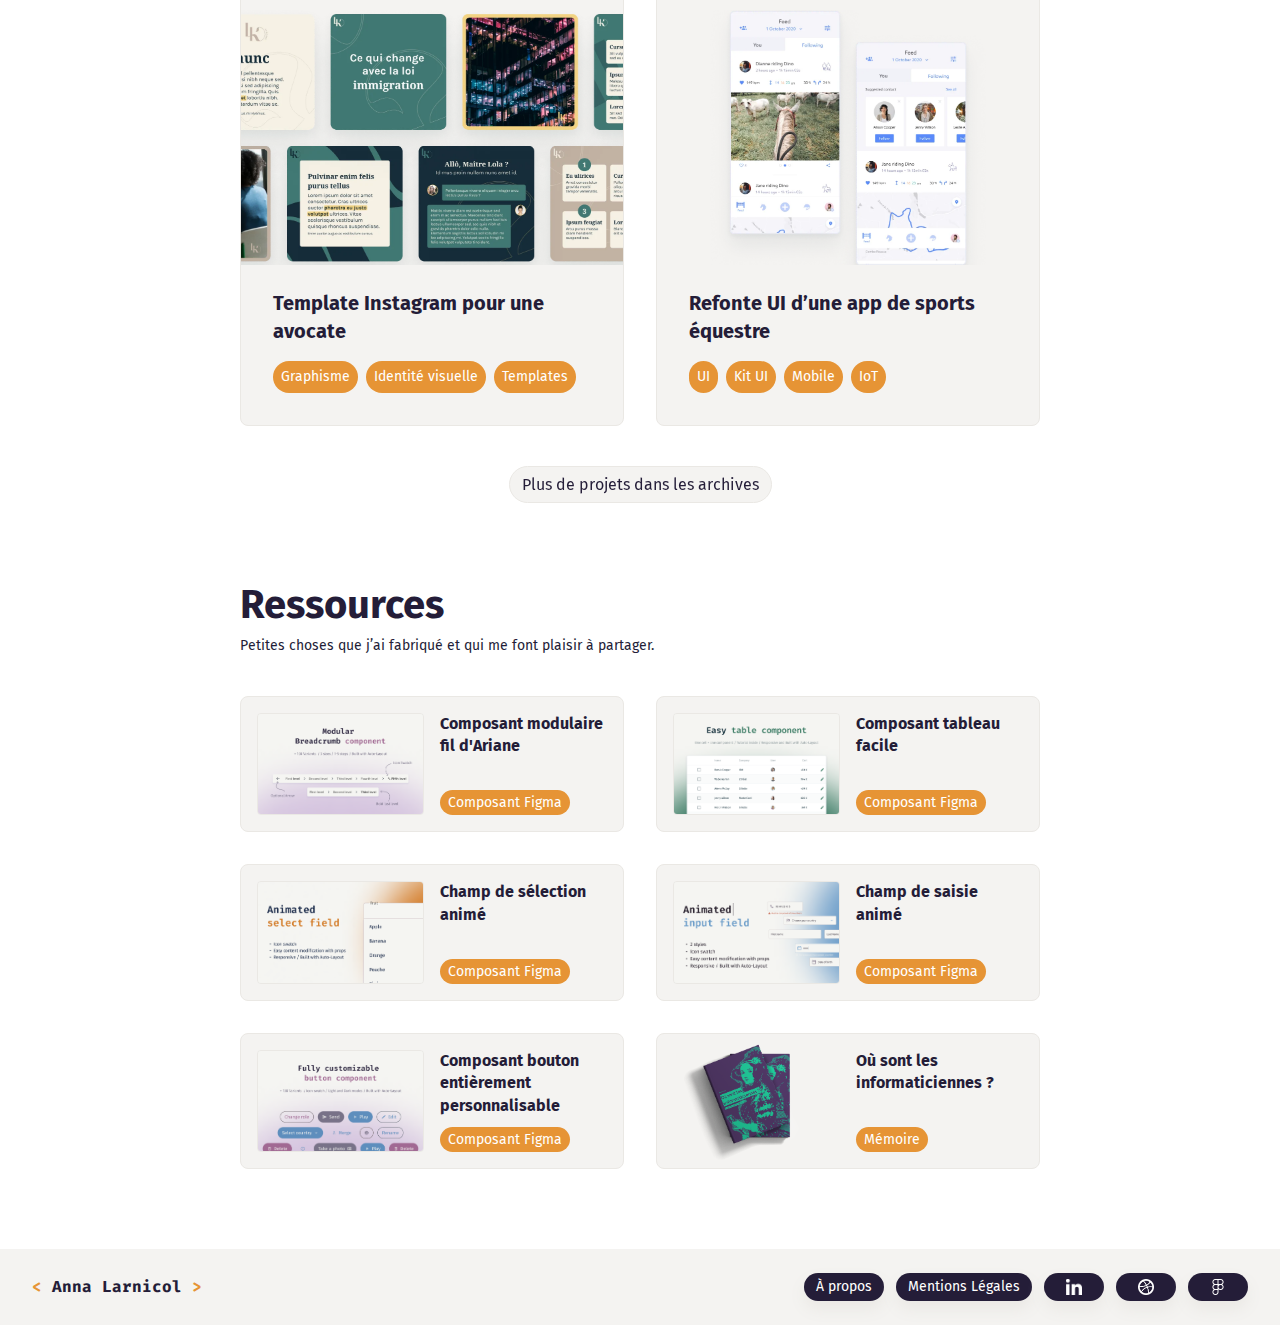
==== commit 5339c7fc: "correction z-index a propos + accents" ====
--- a/index.html
+++ b/index.html
@@ -39,7 +39,7 @@
             <a href="index.html#projets">Projets</a>
             <a class="desktop" href="index.html#ressources">Ressources</a>
             <a href="archives.html">Archives</a>
-            <a id="aproposBTN" onclick="openAPropos()">A propos</a>
+            <a id="aproposBTN" onclick="openAPropos()">À propos</a>
         </div>
     </div>
 
@@ -77,7 +77,7 @@
     </div>
 
     <div id="apropos">
-        <h2>A propos</h2>
+        <h2>À propos</h2>
         <button class="close-button hoverEffect" id="aproposCloseBTN" onclick="closeAPropos()">X</button>
 
         <p>Autonome et rigoureuse, j’ai un fort intérêt pour la tech, surtout quand elle est responsable et engagée.
@@ -181,7 +181,7 @@
             <span class="color"><</span> Anna Larnicol <span class="color">></span>
         </a>
         <ul class="badges">
-            <a class="lien" onclick="openAPropos()">A propos</a>
+            <a class="lien" onclick="openAPropos()">À propos</a>
             <a class="lien" href="mentions-legales.html" class="desktop">Mentions Légales</a>
             <a href="https://www.linkedin.com/in/anna-larnicol/" target="_blank" class="lien"><img src="linkedin.png"
                     alt="Linkedin" class="logo"></a>
--- a/style.css
+++ b/style.css
@@ -349,7 +349,7 @@
     display: flex;
     flex-direction: column;
     gap: 24px;
-    z-index: 1000;
+    z-index: 50;
     position: fixed;
     top: 0;
     left: calc(var(--aproposSize)*-1);
@@ -397,7 +397,7 @@
     width: 100%;
     height: 100%;
     background-image: linear-gradient(to right, var(--stroke-color), var(--stroke-color)), linear-gradient(to right, var(--stroke-color), var(--stroke-color)),linear-gradient(to right, var(--stroke-color), var(--stroke-color));
-    z-index: 300;
+    z-index: 25;
     display: grid;
     opacity: 0.5;
 }
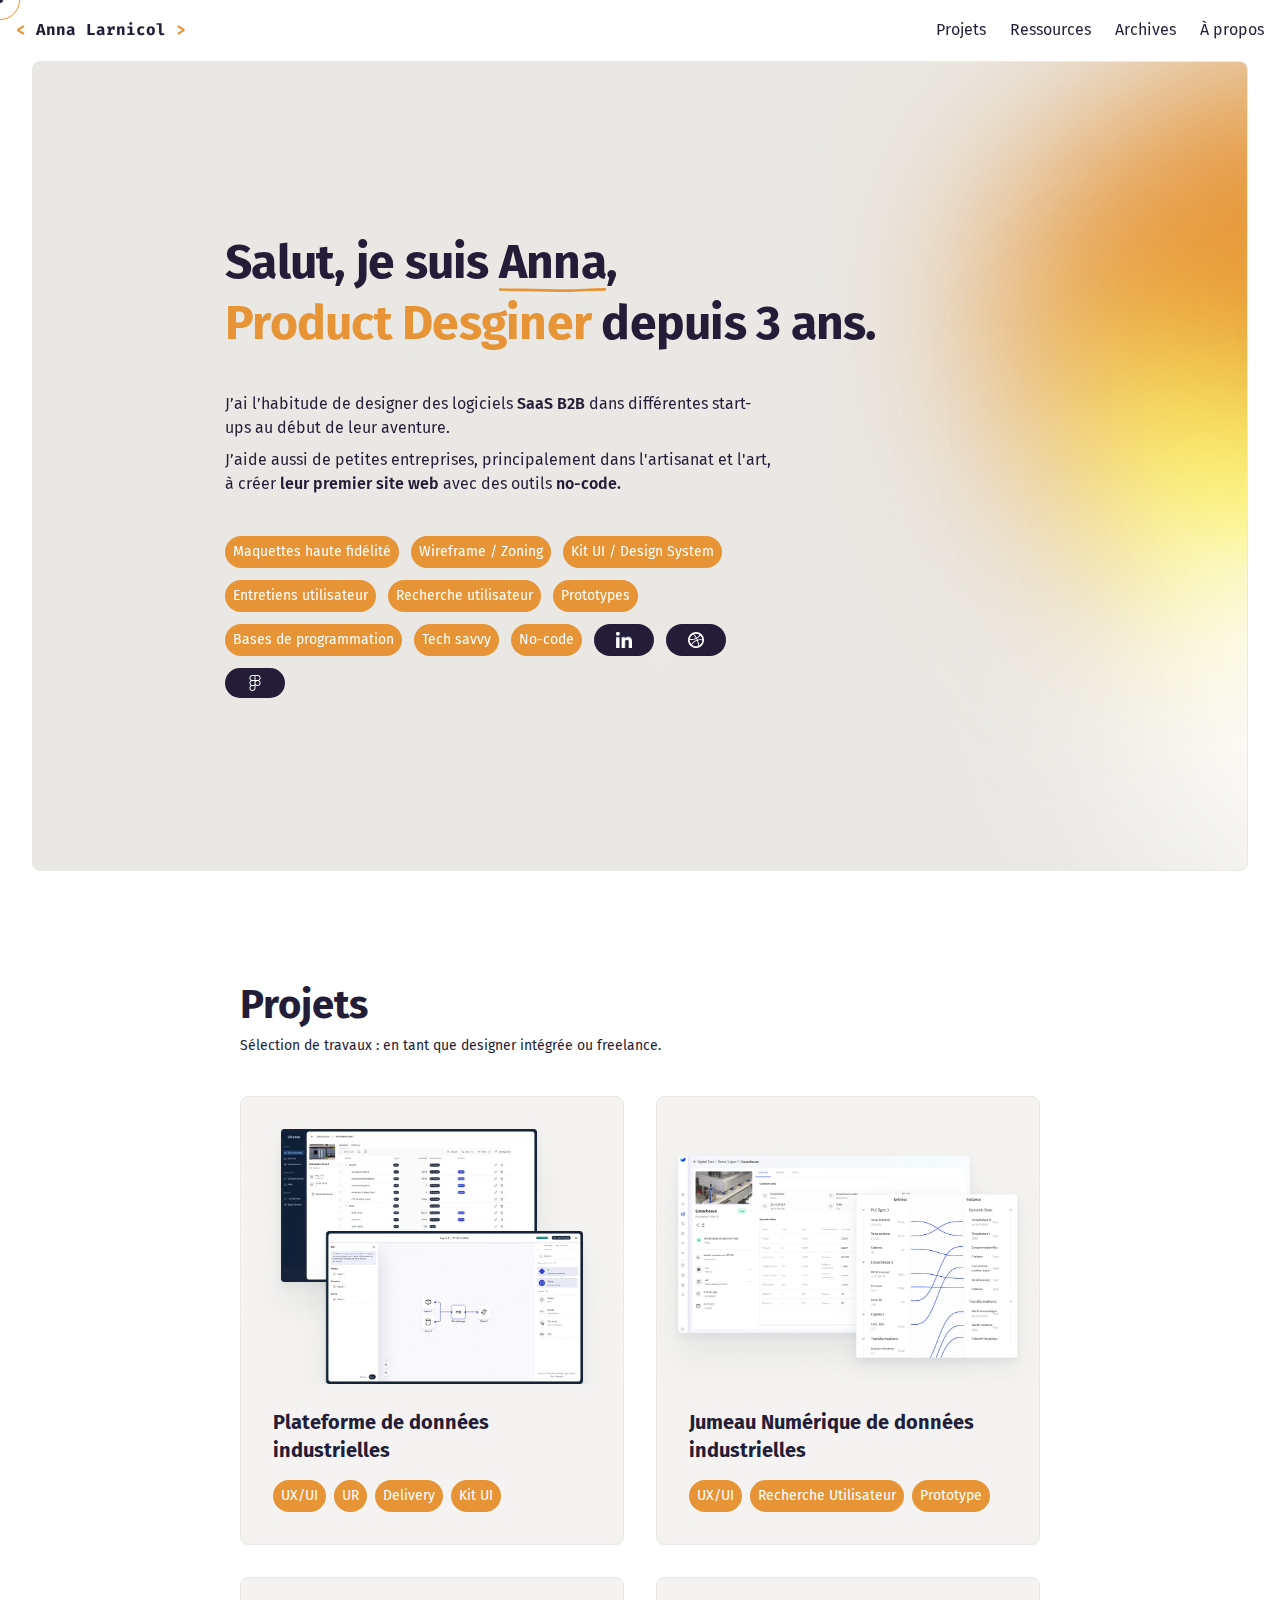
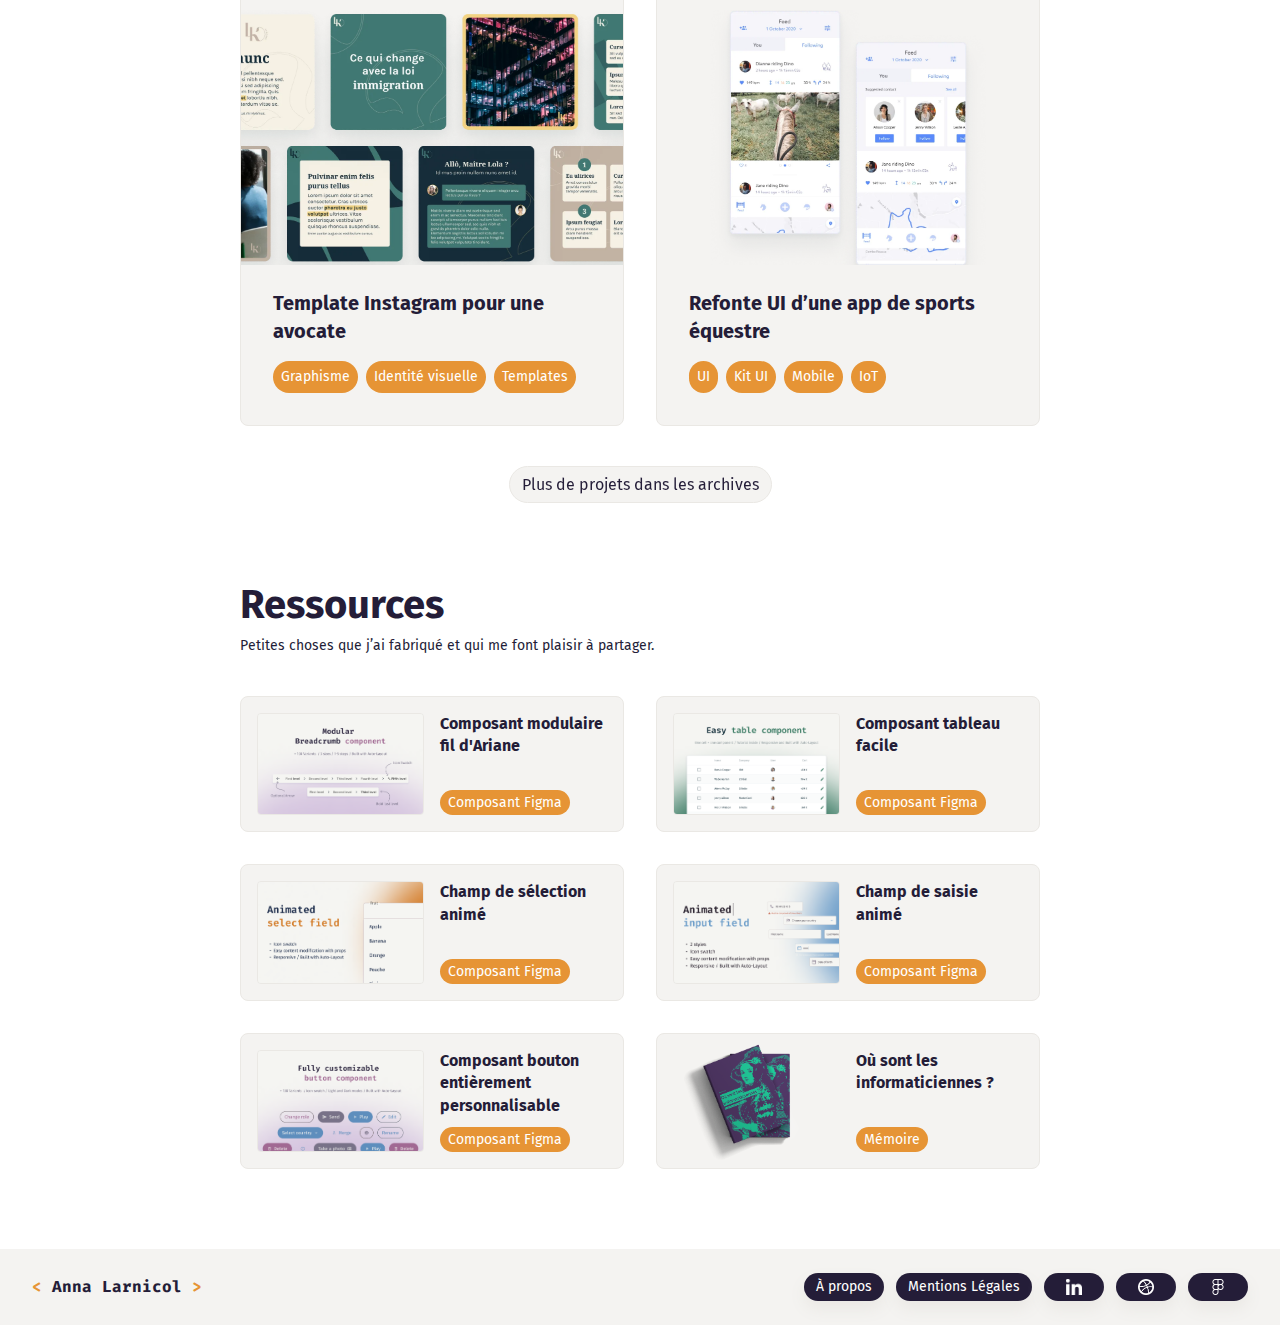
==== commit 9a5bcd96: "overlay correct + add fun to the hero" ====
--- a/index.html
+++ b/index.html
@@ -71,9 +71,36 @@
                         alt="Dribbble" class="logo"></a>
                 <a href="https://www.figma.com/@anna_larnicol" target="_blank" class="lien"><img src="figma.png"
                         alt="Figma" class="logo"></a>
-            </ul>
-
-        </div>
+            </ul>              
+        </div>
+        <svg id="svgHero" class="desktop" width="421" height="675" viewBox="0 0 421 675" fill="none" xmlns="http://www.w3.org/2000/svg">
+            <g style="mix-blend-mode:multiply" filter="url(#filter0_f_846_44272)">
+            <path fill-rule="evenodd" clip-rule="evenodd" d="M247.369 385.549C196.784 307.227 160.348 213.017 175.541 130.907C190.377 50.7231 260.177 15.2525 322.617 -21.1332C385.353 -57.6913 451.96 -108.787 528.132 -74.5581C602.98 -40.9244 632.598 59.2827 676.403 137.846C718.814 213.912 778.649 287.604 774.868 367.965C770.809 454.224 723.008 524.234 656.658 557.442C592.833 589.387 512.853 568.321 437.655 536.74C364.489 506.011 294.806 458.996 247.369 385.549Z" fill="#E69435"/>
+            </g>
+            <g style="mix-blend-mode:overlay" filter="url(#filter1_f_846_44272)">
+            <path fill-rule="evenodd" clip-rule="evenodd" d="M251.178 234.561C314.007 181.318 400.008 243.727 472.22 267.766C520.167 283.728 559.496 309.677 590.644 347.57C622.323 386.109 644.33 429.469 647.466 480.96C651.723 550.871 666.704 633.868 611.193 685.002C554.77 736.976 468.008 726.781 398.323 710.457C339.951 696.783 298.455 654.381 268.807 604.797C243.085 561.779 249.957 509.952 247.493 458.205C243.83 381.289 187.928 288.161 251.178 234.561Z" fill="#F4F3F1"/>
+            </g>
+            <g style="mix-blend-mode:overlay" filter="url(#filter2_f_846_44272)">
+            <path fill-rule="evenodd" clip-rule="evenodd" d="M652.537 911.532C578.483 947.566 510.608 865.811 446.594 824.644C404.09 797.311 372.409 762.433 351.61 718.01C330.457 672.829 319.868 625.37 329.576 574.705C342.757 505.916 348.788 421.793 415.229 385.992C482.761 349.603 564.299 380.958 627.775 414.023C680.945 441.721 710.653 493.075 727.104 548.455C741.377 596.502 721.89 645.015 711.468 695.761C695.977 771.19 727.087 875.258 652.537 911.532Z" fill="#F4F3F1"/>
+            </g>
+            <defs>
+            <filter id="filter0_f_846_44272" x="0.0579224" y="-257.852" width="946.981" height="1003.18" filterUnits="userSpaceOnUse" color-interpolation-filters="sRGB">
+            <feFlood flood-opacity="0" result="BackgroundImageFix"/>
+            <feBlend mode="normal" in="SourceGraphic" in2="BackgroundImageFix" result="shape"/>
+            <feGaussianBlur stdDeviation="86" result="effect1_foregroundBlur_846_44272"/>
+            </filter>
+            <filter id="filter1_f_846_44272" x="49.1964" y="41.6543" width="775.329" height="854.018" filterUnits="userSpaceOnUse" color-interpolation-filters="sRGB">
+            <feFlood flood-opacity="0" result="BackgroundImageFix"/>
+            <feBlend mode="normal" in="SourceGraphic" in2="BackgroundImageFix" result="shape"/>
+            <feGaussianBlur stdDeviation="86" result="effect1_foregroundBlur_846_44272"/>
+            </filter>
+            <filter id="filter2_f_846_44272" x="153.947" y="197.705" width="750.201" height="894.773" filterUnits="userSpaceOnUse" color-interpolation-filters="sRGB">
+            <feFlood flood-opacity="0" result="BackgroundImageFix"/>
+            <feBlend mode="normal" in="SourceGraphic" in2="BackgroundImageFix" result="shape"/>
+            <feGaussianBlur stdDeviation="86" result="effect1_foregroundBlur_846_44272"/>
+            </filter>
+            </defs>
+            </svg>  
     </div>
 
     <div id="apropos">
--- a/style.css
+++ b/style.css
@@ -261,6 +261,7 @@
     flex-direction: column;
     gap: 40px;
     width: 100%;
+    z-index: 10;
 }
 
 #hero-infos>div {
@@ -341,6 +342,14 @@
     height: 16px;
     width: auto;
     filter: invert(100%);
+}
+
+#svgHero{
+    position: absolute;
+    right: 0;
+    top: 0;
+    height: 100%;
+    z-index: 0;
 }
 
 /*A propos*/
@@ -400,6 +409,7 @@
     z-index: 25;
     display: grid;
     opacity: 0.5;
+    filter: brightness(80%);
 }
 
 .blocTimeline {
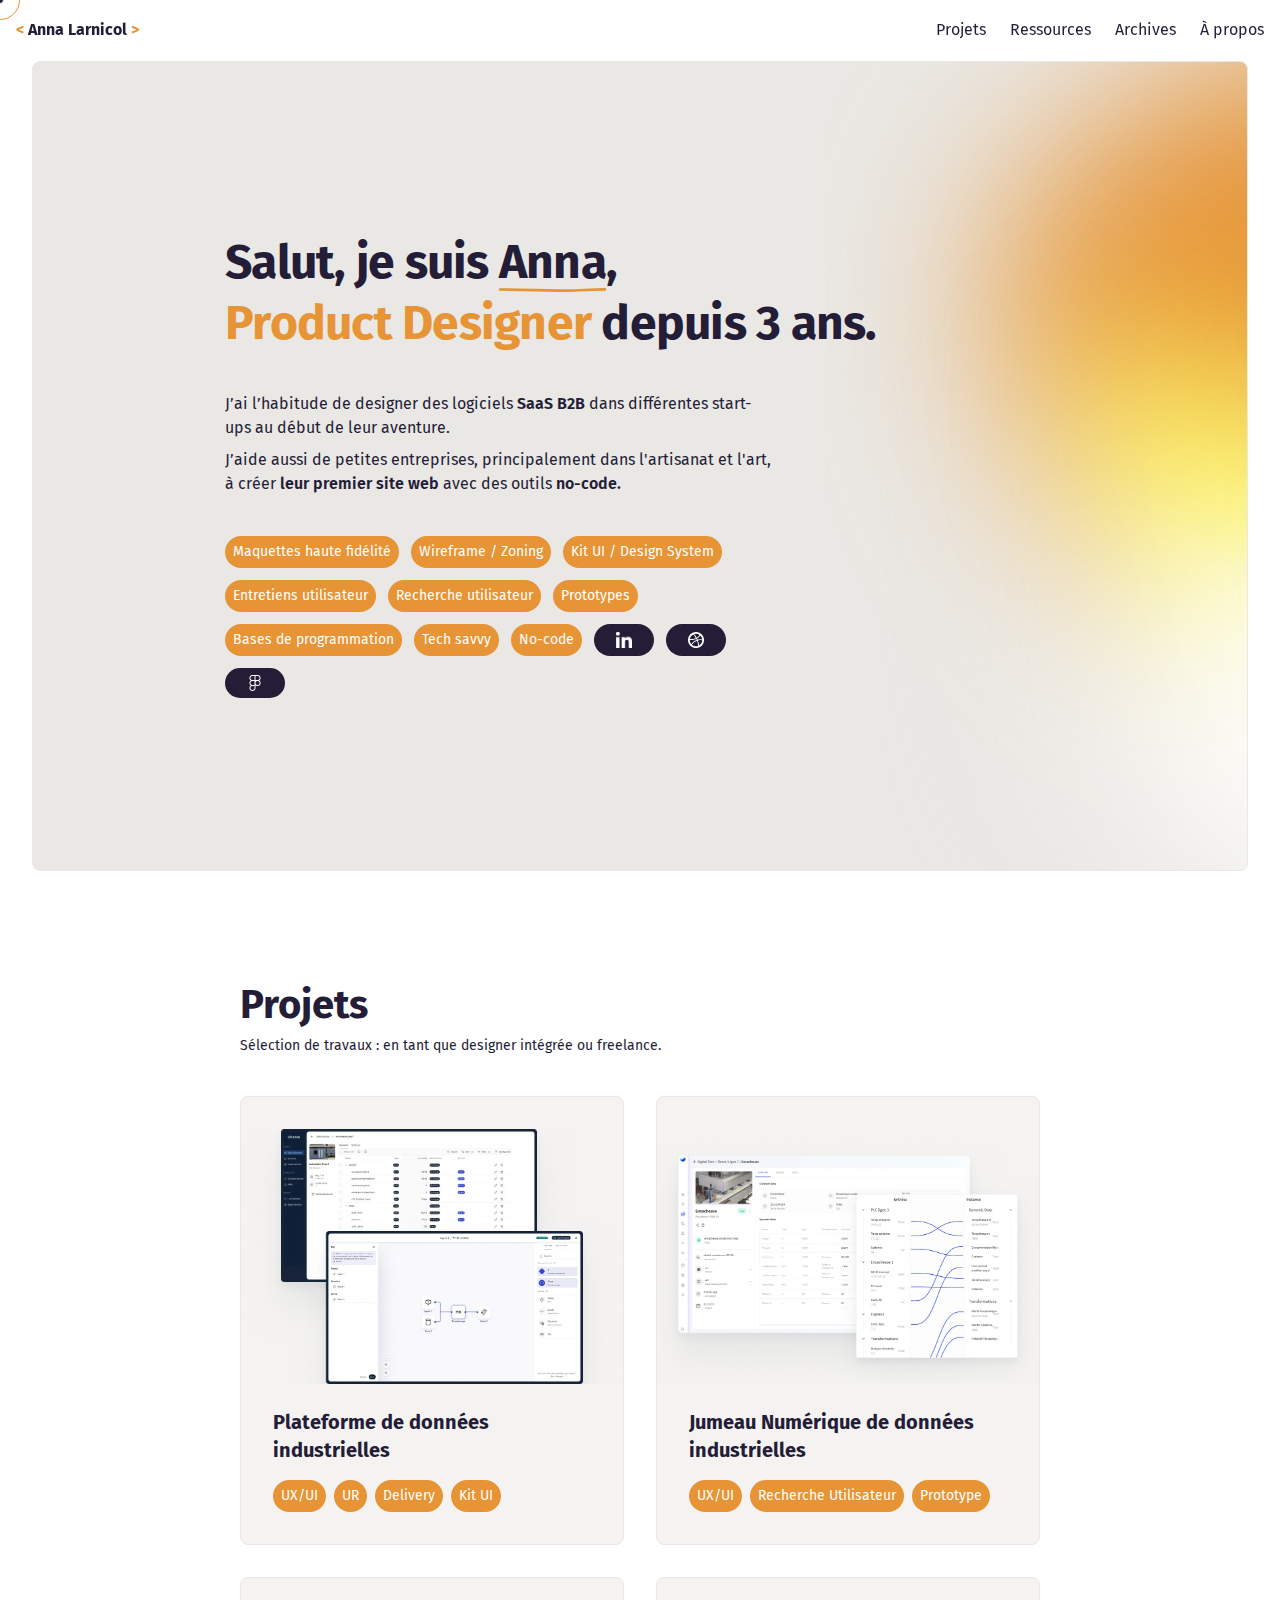
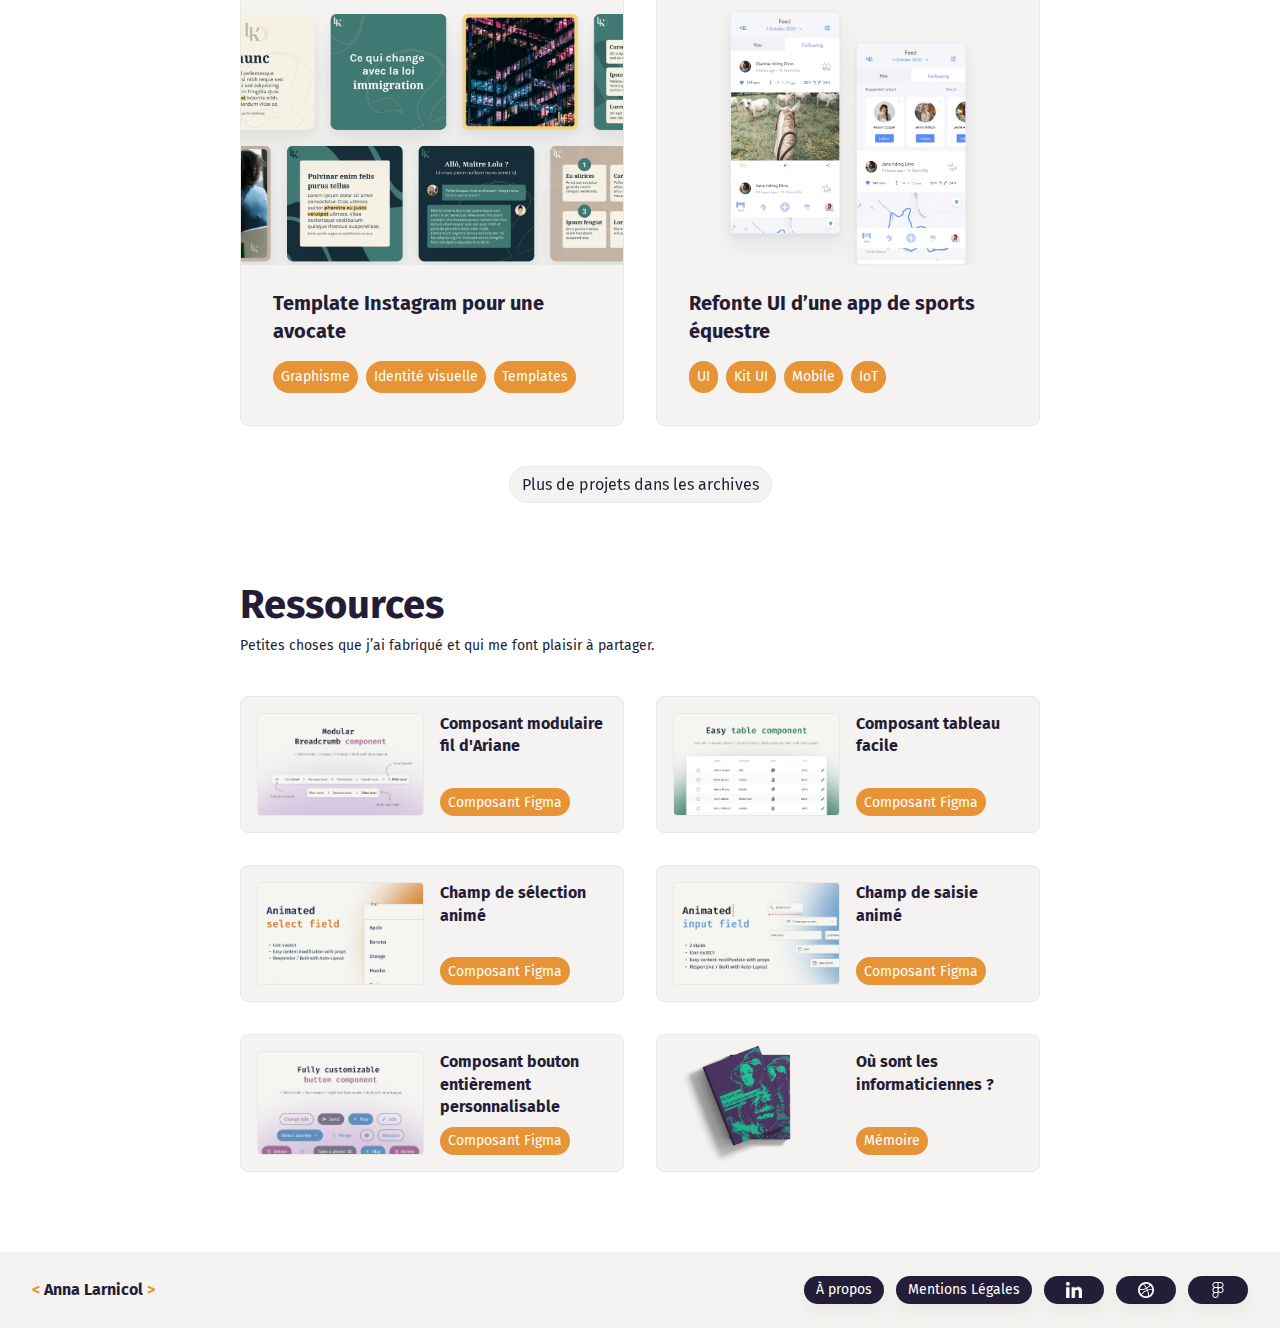
==== commit 86db107d: "faute de frappe hero" ====
--- a/index.html
+++ b/index.html
@@ -47,7 +47,7 @@
         <div id="hero-infos">
             <h1>Salut, <span class="nowrap">je suis <span class="underline">Anna</span>,</span> <br><span
                     class="color">Product
-                    Desginer</span> <span class="nowrap">depuis 3 ans.</span></h1>
+                    Designer</span> <span class="nowrap">depuis 3 ans.</span></h1>
             <div>
                 <p style="font-size: 16px !important;">J’ai l’habitude de designer des logiciels <span class="bold">SaaS B2B</span> dans différentes
                     start-ups <span class="nowrap">au début de&nbspleur aventure.</span>
--- a/style.css
+++ b/style.css
@@ -200,12 +200,13 @@
     left: 0;
     width: 100vw;
     padding: 16px;
-    z-index: 10;
+    z-index: 40;
     display: flex;
     justify-content: space-between;
     background-color: transparent;
     transition: all 0.25s ease;
     border-bottom: 1px solid transparent;
+    
 
 }
 
@@ -224,7 +225,7 @@
     font-weight: 600;
     font-size: var(--fontSize);
     text-decoration: none;
-    font-family: "Fira Code";
+    font-family: "Fira Sans";
     font-weight: 700;
 }
 
@@ -304,6 +305,21 @@
     padding: 2px 8px;
     color: var(--background);
     background-color: var(--accent);
+    border-radius: 100px;
+    transition: all 0.25s ease;
+    display: flex;
+    align-items: center;
+    justify-content: center;
+    font-size: 14px;
+    width: fit-content;
+    white-space: nowrap;
+    height: 28px;
+}
+
+.badge-light {
+    text-decoration: none;
+    padding: 0 4px;
+    color: var(--text-color);
     border-radius: 100px;
     transition: all 0.25s ease;
     display: flex;
@@ -652,9 +668,9 @@
     left: 0;
     position: fixed;
     background-color: var(--background);
-    width: 86vw;
+    width: auto;
     height: 90vh;
-    margin: 5vh 8vw;
+    margin: 5vh 5vw;
     z-index: 350;
     border-radius: 8px;
     border: 1px solid var(--stroke-color);
@@ -662,12 +678,26 @@
 }
 
 .p-header{
-    padding: 3.5vw 9vw;
+    padding: 3.5vw 0;
+
     background-color: var(--background-color);
     display: flex;
     flex-direction: column;
     gap: 40px;
     position: relative;
+}
+
+#p-title{
+    padding: 0vw 9vw;
+    font-size: 36px;
+    line-height: 120%;
+}
+
+#p-fi{
+    max-width: 100%;
+    height: auto;
+    border: 1px solid var(--stroke-color);
+    border-radius: 0px !important;
 }
 
 .p-header-title{
@@ -683,11 +713,13 @@
     display: flex;
     flex-direction: row;
     gap: 8px;
+    padding: 0vw 9vw;
 }
 
 #p-text{
     display: grid;
     grid-template-columns: 120px 1fr;
+    padding: 3.5vw 9vw;
 }
 
 #p-text > *{
@@ -720,7 +752,8 @@
 
 #close-button{
     position: fixed;
-    transform: translate(-50%, -50%);
+    right: 8vw;
+    top: 8vh;
 }
 
 #a-close-button{
@@ -804,7 +837,7 @@
 
 #archivesListe{
     display: grid;
-    grid-template-columns: 1fr 1fr 1fr;
+    grid-template-columns: 1fr 1fr;
     gap: 32px;
 }
 
@@ -816,6 +849,9 @@
     outline: none;
     border-radius: 8px;
     background-color: none;
+    justify-content: flex-start;
+    align-items: baseline;
+    align-content: flex-start;
 }
 
 .a-header{
@@ -839,16 +875,16 @@
 
 
 .archive > img{
-    flex-grow: 1;
     width: 100%;
     border-radius: 8px;
     border: 1px solid var(--stroke-color);
     transform: scale(1);
     transition: all 0.3s ease;
+    object-fit: cover;
+    aspect-ratio: 4/3;
 }
 
 .archive > h3{
-    flex-grow: 1;
     width: 100%;
 }
 
@@ -859,10 +895,6 @@
     gap: 8px;
 }
 
-.archive > div > *, #a-client{
-    height: 28px;
-    padding: 12px  !important;
-}
 
 .archive > .title{
     max-width: none;
@@ -1000,6 +1032,7 @@
 																																																																						  
 	#nav{
 	padding: 16px;
+    z-index: 2;
     }																																																																						
 
     #menu{
@@ -1020,7 +1053,8 @@
         margin: 0px;
         padding: 72px 8vw;
 		margin: 0px;
-		border-radius: 0px;																																																																						
+		border-radius: 0px;	
+        z-index: 1;																																																																					
 																																																																								
     }
 
@@ -1100,16 +1134,39 @@
         height: calc(100vh - 5vw)
     }
 
+    .p-sous-titre, #p-title{
+        padding: 0vw 4vw;
+    }
+
+    #p-title{
+        font-size: 24px;
+    }
+    
+
     #close-button{
         transform: translate(-50%,-100%);
     }
 
     .p-header{
-        padding: 4vw 4vw;
+        padding: 4vw 0vw;
         gap: 32px;
     }
 
-    #p-text > div > h4{
+    #p-text{
+        grid-template-columns: 1fr;
+        padding: 0;
+        padding: 0 4vw;
+    }
+
+    #p-text > *{
+        border: none;
+    }
+
+    #p-text > p{
+        padding: 0;
+    }
+
+    #p-text > h4{
         font-size: 16px;
     }
 
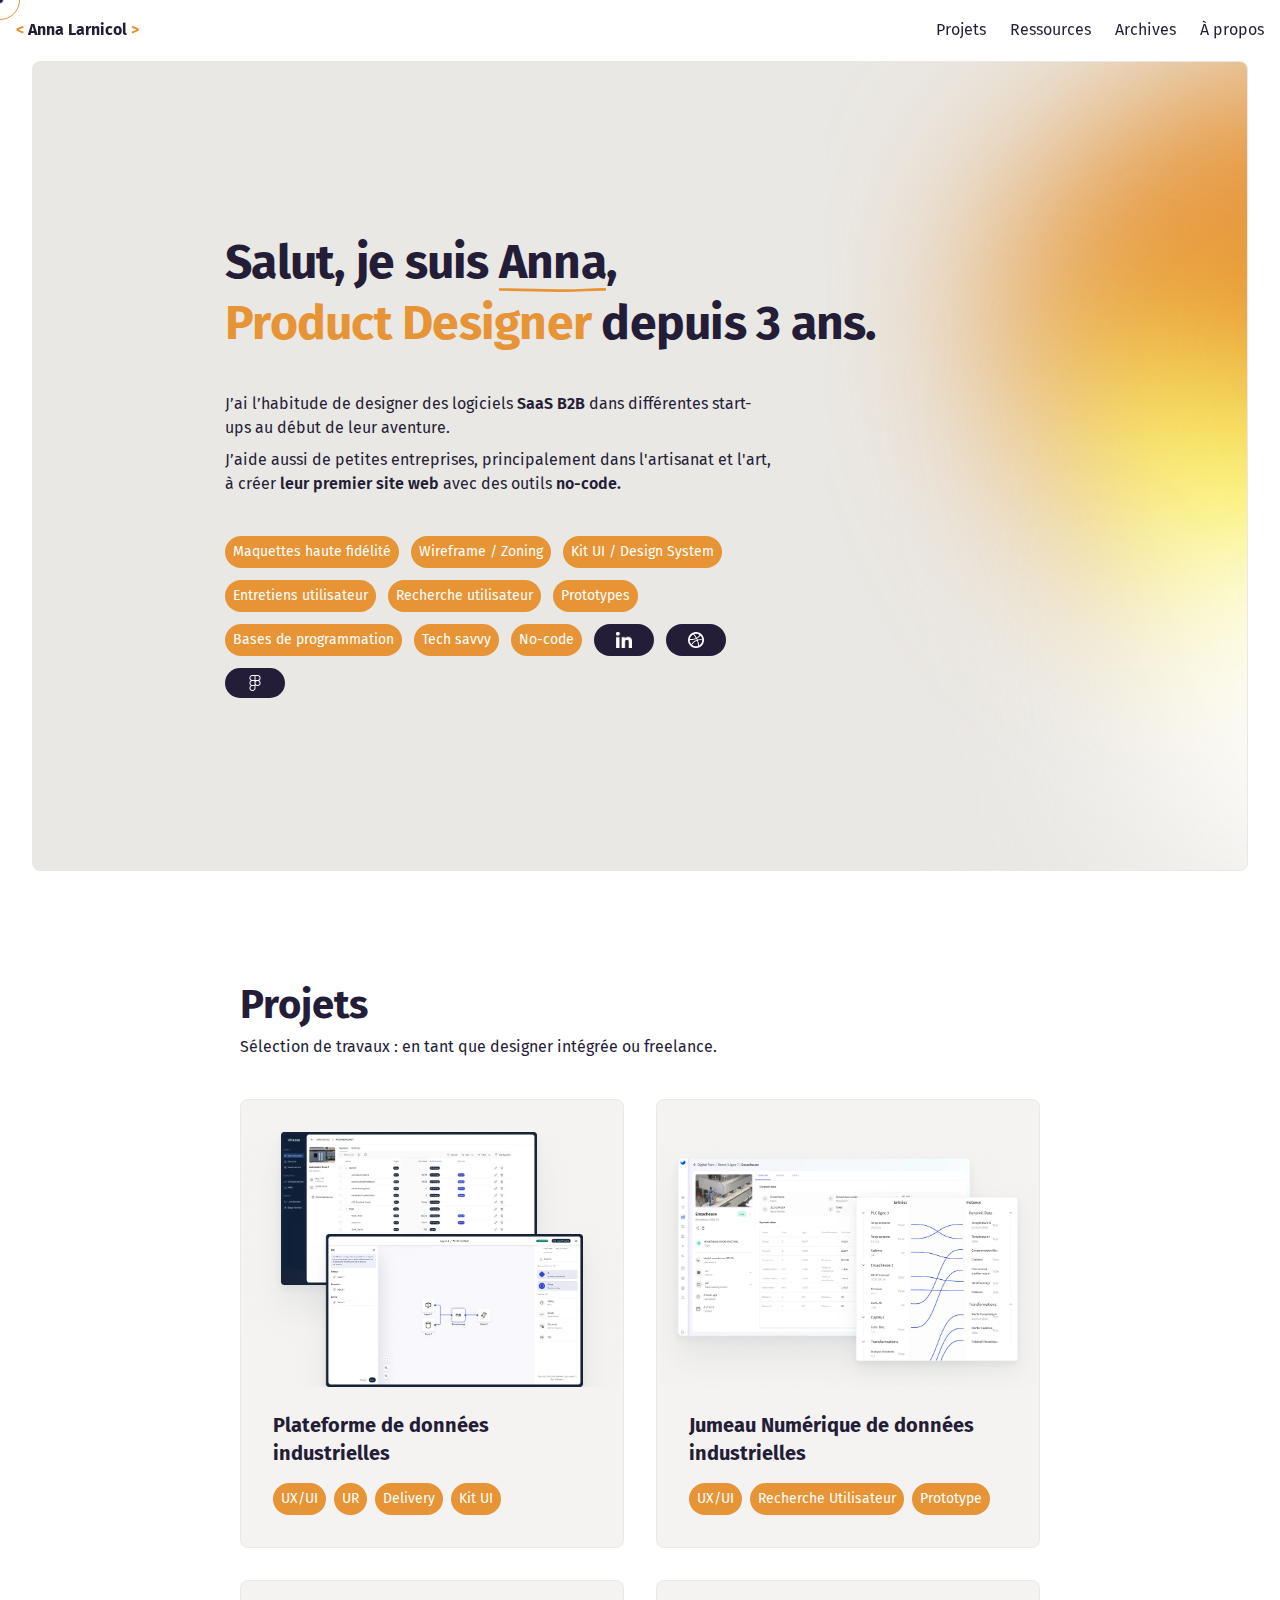
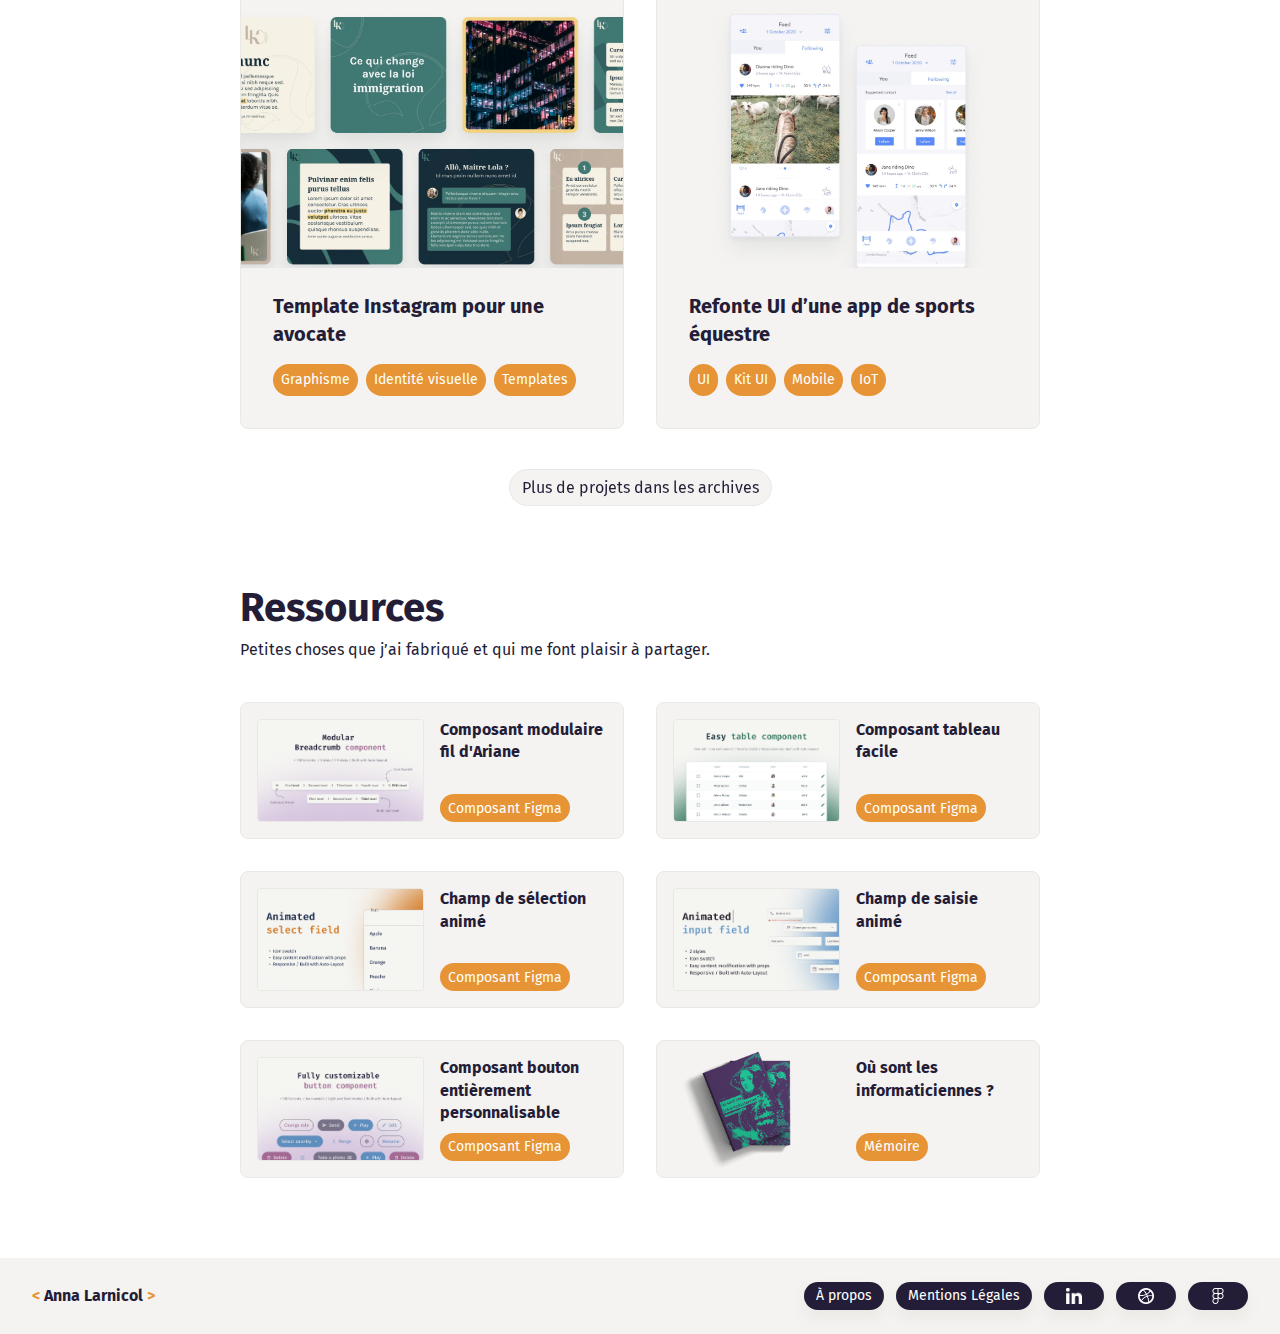
==== commit 80fe4174: "adding weglot" ====
--- a/index.html
+++ b/index.html
@@ -22,6 +22,12 @@
 			a.appendChild(r);
 		})(window,document,'https://static.hotjar.com/c/hotjar-','.js?sv=');
 	</script>
+    <script type="text/javascript" src="https://cdn.weglot.com/weglot.min.js"></script>
+    <script>
+        Weglot.initialize({
+            api_key: 'wg_4dcfaf7dc6597c39c02ed51ee070515b2'
+        });
+    </script>
 
 </head>
 
--- a/style.css
+++ b/style.css
@@ -70,7 +70,7 @@
 
 p {
     line-height: 150%;
-    font-size: 14px;
+    font-size: 16px;
 }
 
 .mobile{
@@ -678,7 +678,7 @@
 }
 
 .p-header{
-    padding: 3.5vw 0;
+    padding: 40px 0;
 
     background-color: var(--background-color);
     display: flex;
@@ -719,7 +719,7 @@
 #p-text{
     display: grid;
     grid-template-columns: 120px 1fr;
-    padding: 3.5vw 9vw;
+    padding: 0px 9vw;
 }
 
 #p-text > *{
